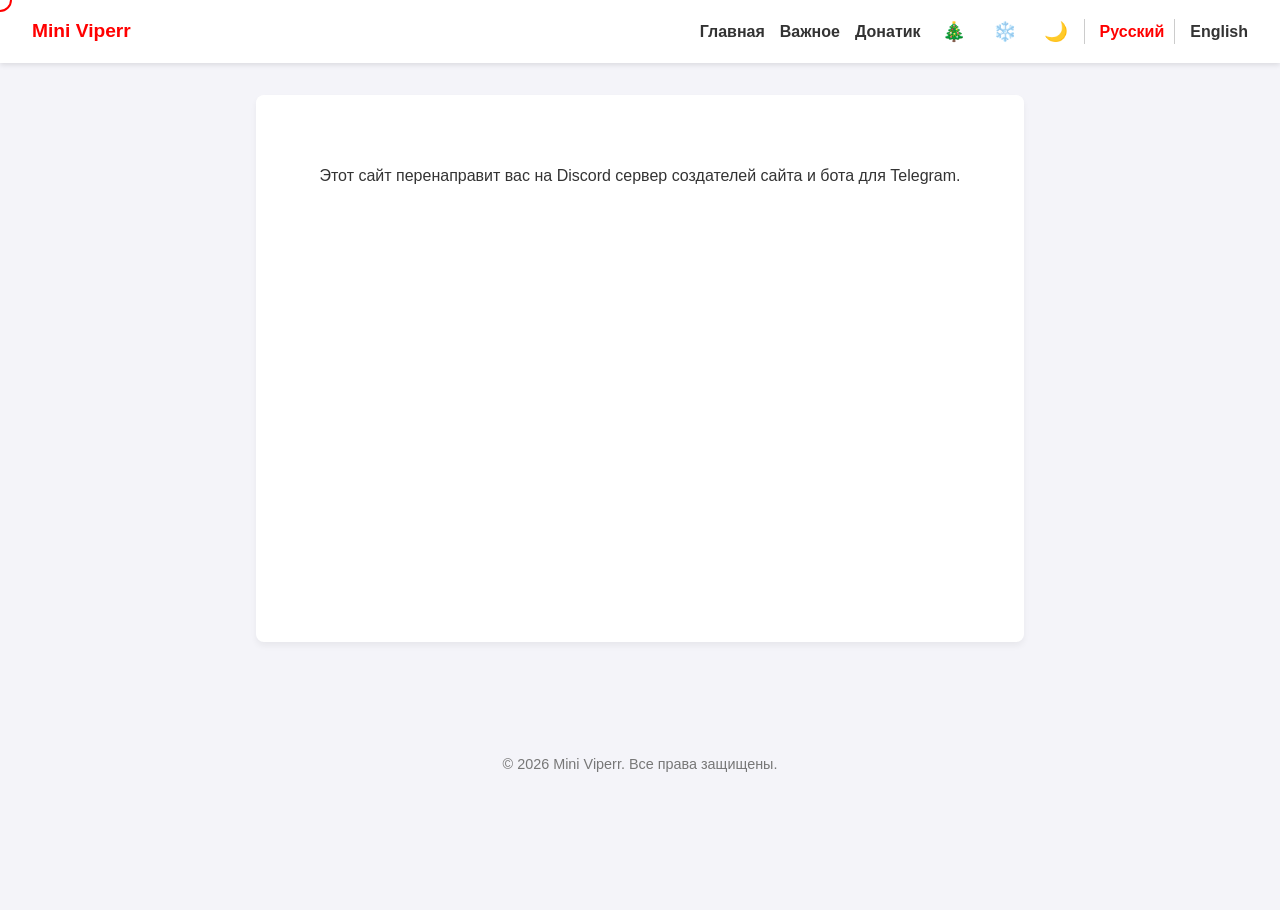
==== index.html @ cedaa539 "НГ ОБНОВА/ NEW AGE" ====
<!DOCTYPE html>
<html lang="ru">
<head>
    <meta charset="UTF-8">
    <meta name="viewport" content="width=device-width, initial-scale=1.0">
    <title>Mini Viperr</title>
    
    <meta name="description" content="Официальный сайт Mini Viperr. Наш Discord сервер, Telegram бот и способы поддержать проект.">
    <meta property="og:title" content="Mini Viperr">
    <meta property="og:description" content="Присоединяйтесь к нашему Discord и используйте нашего Telegram бота!">
    <meta property="og:image" content="images/3.png">
    <meta property="og:type" content="website">

    <link rel="icon" href="images/images12333.jpg" type="image/jpeg">
    <link rel="stylesheet" href="style.css">
</head>
<body>

    <canvas id="particles-bg"></canvas>
    <div class="custom-cursor"></div>

    <div id="garland" style="display: none;">
        <div class="light red"></div>
        <div class="light blue"></div>
        <div class="light green"></div>
        <div class="light yellow"></div>
        <div class="light red"></div>
        <div class="light blue"></div>
        <div class="light green"></div>
        <div class="light yellow"></div>
        <div class="light red"></div>
        <div class="light blue"></div>
        <div class="light green"></div>
        <div class="light yellow"></div>
    </div>

    <header>
        <div class="logo">Mini Viperr</div>
        <nav>
            <a href="#" onclick="showPage('home'); return false;" id="nav-home">Главная</a>
            <a href="#" onclick="showPage('important'); return false;" id="nav-important">Важное</a>
            <a href="#" onclick="showPage('donate'); return false;" id="nav-donate">Донатик</a>
            
            <button id="newyear-toggle" title="Новогодний режим" style="background: none; border: none; font-size: 1.2rem; cursor: pointer; margin-left: 15px; transition: transform 0.3s;">🎄</button>
            <button id="particle-toggle" title="Сменить эффект фона" style="background: none; border: none; font-size: 1.2rem; cursor: pointer; margin-left: 15px; transition: transform 0.3s;">❄️</button>
            <button id="theme-toggle" title="Сменить тему">🌙</button>

            <a href="#" onclick="setLang('ru'); return false;" id="lang-ru" class="lang-btn active-lang">Русский</a>
            <a href="#" onclick="setLang('en'); return false;" id="lang-en" class="lang-btn">English</a>
        </nav>
    </header>

    <main>
        <div id="page-home" class="page-section">
            <section class="hero">
                <h1 id="t-home-title" class="typewriter"></h1>
                <p id="t-home-desc">Этот сайт перенаправит вас на Discord сервер создателей сайта и бота для Telegram.</p>
                
                <div class="image-gallery reveal">
                    <img src="images/3.png" alt="Фото 1" class="site-image">
                    <img src="images/image2.png" alt="Фото 2" class="site-image">
                    <img src="images/image.png" alt="Фото 3" class="site-image">
                </div>

                <div class="bot-stats reveal">
                    <div class="stat-card">
                        <h2 id="t-stat-servers">1</h2>
                        <p id="t-stat-servers-desc">Сервер</p>
                    </div>
                    <div class="stat-card">
                        <h2 id="t-stat-users">3</h2>
                        <p id="t-stat-users-desc">Пользователя</p>
                    </div>
                    <div class="stat-card">
                        <h2 id="t-stat-uptime">99.9%</h2>
                        <p id="t-stat-uptime-desc">Аптайм</p>
                    </div>
                </div>
            </section>
        </div>

        <div id="page-important" class="page-section" style="display: none;">
            <section class="hero">
                <h1 id="t-important-title">Важные ссылки</h1>
                <p id="t-important-desc">Здесь вы можете найти наши основные проекты.</p>
            </section>

            <section class="projects">
                <div class="card reveal">
                    <h3>Discord</h3>
                    <p id="t-discord-desc">По ссылке ниже вы сможете перейти на Discord сервер создателей.</p>
                    <a id="link-discord" href="#" target="_blank" class="btn-link btn-discord">
                        <svg width="20" height="20" viewBox="0 0 24 24" fill="currentColor" style="vertical-align: text-bottom; margin-right: 8px;"><path d="M20.317 4.3698a19.7913 19.7913 0 00-4.8851-1.5152.0741.0741 0 00-.0785.0371c-.211.3753-.4447.8648-.6083 1.2495-1.8447-.2762-3.68-.2762-5.4868 0-.1636-.3933-.4058-.8742-.6177-1.2495a.077.077 0 00-.0785-.037 19.7363 19.7363 0 00-4.8852 1.515.0699.0699 0 00-.0321.0277C.5334 9.0458-.319 13.5799.0992 18.0578a.0824.0824 0 00.0312.0561c2.0528 1.5076 4.0413 2.4228 5.9929 3.0294a.0777.0777 0 00.0842-.0276c.4616-.6304.8731-1.2952 1.226-1.9942a.076.076 0 00-.0416-.1057c-.6528-.2476-1.2743-.5495-1.8722-.8923a.077.077 0 01-.0076-.1277c.1258-.0943.2517-.1923.3718-.2914a.0743.0743 0 01.0776-.0105c3.9278 1.7933 8.18 1.7933 12.0614 0a.0739.0739 0 01.0785.0095c.1202.099.246.1981.3728.2924a.077.077 0 01-.0066.1276 12.2986 12.2986 0 01-1.873.8914.0766.0766 0 00-.0407.1067c.3604.698.7719 1.3628 1.225 1.9932a.076.076 0 00.0842.0286c1.961-.6067 3.9495-1.5219 6.0023-3.0294a.077.077 0 00.0313-.0552c.5004-5.177-.8382-9.6739-3.5485-13.6604a.061.061 0 00-.0312-.0286zM8.02 15.3312c-1.1825 0-2.1569-1.0857-2.1569-2.419 0-1.3332.9555-2.4189 2.157-2.4189 1.2108 0 2.1757 1.0952 2.1568 2.419 0 1.3332-.9555 2.4189-2.1569 2.4189zm7.9748 0c-1.1825 0-2.1569-1.0857-2.1569-2.419 0-1.3332.9554-2.4189 2.1569-2.4189 1.2108 0 2.1757 1.0952 2.1568 2.419 0 1.3332-.946 2.4189-2.1568 2.4189Z"/></svg>
                        <span id="t-btn-discord-text">Перейти в Discord</span>
                    </a>
                </div>
                <div class="card reveal">
                    <h3>Telegram Bot</h3>
                    <p id="t-telegram-desc">По ссылке вы сможете найти нашего бота для Telegram.</p>
                    <a id="link-telegram" href="#" target="_blank" class="btn-link btn-telegram">
                        <svg width="20" height="20" viewBox="0 0 24 24" fill="currentColor" style="vertical-align: text-bottom; margin-right: 8px;"><path d="M11.944 0A12 12 0 0 0 0 12a12 12 0 0 0 12 12 12 12 0 0 0 12-12A12 12 0 0 0 12 0a12 12 0 0 0-.056 0zm4.962 7.224c.1-.002.321.023.465.14a.506.506 0 0 1 .171.325c.016.093.036.306.02.472-.18 1.898-.962 6.502-1.36 8.627-.168.9-.499 1.201-.82 1.23-.696.065-1.225-.46-1.9-.902-1.056-.693-1.653-1.124-2.678-1.8-1.185-.78-.417-1.21.258-1.91.177-.184 3.247-2.977 3.307-3.23.007-.032.014-.15-.056-.212s-.174-.041-.249-.024c-.106.024-1.793 1.14-5.061 3.345-.48.33-.913.49-1.302.48-.428-.008-1.252-.241-1.865-.44-.752-.245-1.349-.374-1.297-.789.027-.216.325-.437.893-.663 3.498-1.524 5.83-2.529 6.998-3.014 3.332-1.386 4.025-1.627 4.476-1.635z"/></svg>
                        <span id="t-btn-telegram-text">Открыть Telegram-бота</span>
                    </a>
                </div>
            </section>
        </div>

        <div id="page-donate" class="page-section" style="display: none;">
            <section class="hero reveal">
                <h1 id="t-donate-title">Поддержать проект</h1>
                <p id="t-donate-desc1">Если вы хотите поддержать нас, то вы можете написать в ТГ личку <a href="https://t.me/miniviperr" target="_blank">@miniviperr</a>. Также вы можете тыкнуть по картинке ниже и поддержать через DonationAlerts.</p>
                <p id="t-donate-desc2">Также вы можете накинуть туда нфтишок, которые мы продадим и обновим хостинги и купим хороший домен.</p>
                
                <br>
                <a id="link-donate" href="#" target="_blank" class="btn-link btn-telegram">
                    <svg width="20" height="20" viewBox="0 0 24 24" fill="currentColor" style="vertical-align: text-bottom; margin-right: 8px;"><path d="M11.944 0A12 12 0 0 0 0 12a12 12 0 0 0 12 12 12 12 0 0 0 12-12A12 12 0 0 0 12 0a12 12 0 0 0-.056 0zm4.962 7.224c.1-.002.321.023.465.14a.506.506 0 0 1 .171.325c.016.093.036.306.02.472-.18 1.898-.962 6.502-1.36 8.627-.168.9-.499 1.201-.82 1.23-.696.065-1.225-.46-1.9-.902-1.056-.693-1.653-1.124-2.678-1.8-1.185-.78-.417-1.21.258-1.91.177-.184 3.247-2.977 3.307-3.23.007-.032.014-.15-.056-.212s-.174-.041-.249-.024c-.106.024-1.793 1.14-5.061 3.345-.48.33-.913.49-1.302.48-.428-.008-1.252-.241-1.865-.44-.752-.245-1.349-.374-1.297-.789.027-.216.325-.437.893-.663 3.498-1.524 5.83-2.529 6.998-3.014 3.332-1.386 4.025-1.627 4.476-1.635z"/></svg>
                    Написать в Telegram
                </a>
                
                <div class="image-container" style="margin-top: 30px;">
                    <a href="https://www.donationalerts.com/r/lemontesteam" target="_blank">
                        <img src="images/images123.jpg" alt="DonationAlerts" class="site-image">
                    </a>
                </div>
            </section>
        </div>
    </main>

    <footer style="position: relative; overflow: hidden; padding-bottom: 120px;">
        <p>&copy; 2026 Mini Viperr. <span id="t-footer">Все права защищены.</span></p>
        
        <div id="winter-footer" style="display: none; position: absolute; bottom: 0; left: 0; width: 100%; height: 100px; pointer-events: none;">
            <div style="position: absolute; bottom: -10px; left: 10%; font-size: 50px;">⛄</div>
            <div style="position: absolute; bottom: -10px; left: 50%; transform: translateX(-50%); font-size: 70px;">🎄</div>
            <div style="position: absolute; bottom: -15px; right: 15%; font-size: 60px;">☃️</div>
            <div style="position: absolute; bottom: 0; left: 0; width: 100%; height: 40px; background: url('data:image/svg+xml;utf8,<svg xmlns="http://www.w3.org/2000/svg" viewBox="0 0 1440 320"><path fill="%23ffffff" fill-opacity="0.8" d="M0,224L48,213.3C96,203,192,181,288,181.3C384,181,480,203,576,224C672,245,768,267,864,250.7C960,235,1056,181,1152,165.3C1248,149,1344,171,1392,181.3L1440,192L1440,320L1392,320C1344,320,1248,320,1152,320C1056,320,960,320,864,320C768,320,672,320,576,320C480,320,384,320,288,320C192,320,96,320,48,320L0,320Z"></path></svg>') repeat-x; background-size: cover;"></div>
        </div>
    </footer>

    <button id="scrollToTop" title="Наверх">↑</button>

    <script src="script.js"></script>
</body>
</html>
---- style.css ----
:root {
    --bg-color: #f4f4f9;
    --text-color: #333;
    --primary-color: #ff0000;
    --card-bg: #ffffff;
    --nav-border: #ccc;
}

body.dark-mode {
    --bg-color: #121212;
    --text-color: #e0e0e0;
    --primary-color: #ff4d4d;
    --card-bg: #1e1e1e;
    --nav-border: #444;
}

body.new-year-mode {
    --bg-color: #e8f0f8; 
    --card-bg: #ffffff;
    --primary-color: #d32f2f; 
}

body.dark-mode.new-year-mode {
    --bg-color: #0f172a; 
    --card-bg: #1e293b;
    --primary-color: #ff5252;
}

body {
    font-family: 'Segoe UI', Tahoma, Geneva, Verdana, sans-serif;
    margin: 0;
    padding: 0;
    background-color: var(--bg-color);
    color: var(--text-color);
    line-height: 1.6;
    display: flex;
    flex-direction: column;
    min-height: 100vh;
    transition: background-color 0.3s, color 0.3s;
    cursor: none;
}

#particles-bg {
    position: fixed;
    top: 0;
    left: 0;
    width: 100%;
    height: 100%;
    z-index: -1;
    pointer-events: none;
}

.custom-cursor {
    width: 20px;
    height: 20px;
    border: 2px solid var(--primary-color);
    border-radius: 50%;
    position: fixed;
    pointer-events: none;
    z-index: 9999;
    transform: translate(-50%, -50%);
    transition: width 0.2s, height 0.2s, background-color 0.2s;
}

.custom-cursor.hover-active {
    width: 40px;
    height: 40px;
    background-color: rgba(255, 0, 0, 0.2);
}

#garland {
    position: fixed;
    top: 60px;
    left: 0;
    width: 100%;
    height: 20px;
    display: flex;
    justify-content: space-around;
    z-index: 99;
    pointer-events: none;
    border-bottom: 2px solid #222;
    padding-bottom: 10px;
}

.light {
    width: 15px;
    height: 25px;
    border-radius: 50% 50% 50% 50% / 60% 60% 40% 40%;
    position: relative;
    top: 10px;
    opacity: 0.3;
    animation: flash 2s infinite alternate;
}

.light::before {
    content: '';
    position: absolute;
    top: -10px;
    left: 50%;
    transform: translateX(-50%);
    width: 4px;
    height: 10px;
    background: #222;
}

.light.red { background-color: #ff3333; box-shadow: 0 0 10px #ff3333; animation-delay: 0s; }
.light.blue { background-color: #3333ff; box-shadow: 0 0 10px #3333ff; animation-delay: 0.5s; }
.light.green { background-color: #33ff33; box-shadow: 0 0 10px #33ff33; animation-delay: 1s; }
.light.yellow { background-color: #ffff33; box-shadow: 0 0 10px #ffff33; animation-delay: 1.5s; }

@keyframes flash {
    0%, 100% { opacity: 0.3; }
    50% { opacity: 1; }
}

header {
    background-color: var(--card-bg);
    box-shadow: 0 2px 5px rgba(0,0,0,0.1);
    padding: 1rem 2rem;
    display: flex;
    justify-content: space-between;
    align-items: center;
    position: sticky;
    top: 0;
    z-index: 100;
    transition: background-color 0.3s;
}

.logo {
    font-weight: bold;
    font-size: 1.2rem;
    color: var(--primary-color);
}

nav {
    display: flex;
    align-items: center;
}

nav a {
    text-decoration: none;
    color: var(--text-color);
    margin-left: 15px;
    font-weight: bold;
    transition: color 0.3s;
}

nav a:hover {
    color: var(--primary-color);
}

#theme-toggle, #newyear-toggle, #particle-toggle {
    background: none;
    border: none;
    font-size: 1.2rem;
    cursor: pointer;
    margin-left: 15px;
    transition: transform 0.3s;
}
#theme-toggle:hover, #newyear-toggle:hover, #particle-toggle:hover { transform: scale(1.2); }

.lang-btn {
    border-left: 1px solid var(--nav-border);
    padding-left: 15px;
    margin-left: 10px;
}
.active-lang {
    color: var(--primary-color) !important;
}

main {
    max-width: 800px;
    margin: 2rem auto;
    padding: 0 1rem;
    flex: 1;
    width: 100%;
    box-sizing: border-box;
}

.hero {
    text-align: center;
    padding: 3rem 1rem;
    background: var(--card-bg);
    border-radius: 8px;
    box-shadow: 0 4px 6px rgba(0,0,0,0.05);
    margin-bottom: 2rem;
    transition: background-color 0.3s;
}

.hero h1 {
    margin-top: 0;
    color: var(--primary-color);
}

.typewriter-cursor {
    display: inline-block;
    width: 3px;
    height: 1em;
    background-color: var(--primary-color);
    animation: blink 0.75s step-end infinite;
    margin-left: 5px;
    vertical-align: bottom;
}

@keyframes blink {
    from, to { opacity: 1; }
    50% { opacity: 0; }
}

.projects {
    display: grid;
    grid-template-columns: repeat(auto-fit, minmax(250px, 1fr));
    gap: 1.5rem;
}

.card {
    background: var(--card-bg);
    padding: 1.5rem;
    border-radius: 8px;
    box-shadow: 0 2px 4px rgba(0,0,0,0.05);
    transition: transform 0.2s, background-color 0.3s;
    display: flex;
    flex-direction: column;
}

.card:hover {
    transform: translateY(-5px);
}

.card h3 {
    margin-top: 0;
    color: var(--primary-color);
}

footer {
    text-align: center;
    padding: 2rem;
    color: #777;
    font-size: 0.9rem;
}

.btn-link {
    display: inline-flex;
    align-items: center;
    justify-content: center;
    padding: 10px 20px;
    border-radius: 6px;
    text-decoration: none;
    font-weight: bold;
    color: white;
    transition: transform 0.2s, opacity 0.2s;
    margin-top: auto; 
    align-self: flex-start;
    cursor: none;
}

.btn-link:hover {
    transform: translateY(-2px);
    opacity: 0.9;
}

.btn-discord, .btn-telegram {
    background-color: #cc0000;
}
body.new-year-mode .btn-discord, body.new-year-mode .btn-telegram {
    background-color: #2e7d32; 
}

.image-gallery {
    display: grid;
    grid-template-columns: repeat(3, 1fr); 
    gap: 15px; 
    margin: 20px 0;
}

.site-image {
    width: 100%; 
    height: 250px; 
    object-fit: cover; 
    border-radius: 8px;
    box-shadow: 0 4px 6px rgba(0,0,0,0.1);
    transition: transform 0.3s ease;
}

.site-image:hover {
    transform: scale(1.05);
}

.bot-stats {
    display: grid;
    grid-template-columns: repeat(3, 1fr);
    gap: 15px;
    margin-top: 30px;
}

.stat-card {
    background: var(--bg-color);
    padding: 15px;
    border-radius: 8px;
    text-align: center;
    border: 1px solid var(--nav-border);
    transition: transform 0.3s;
}

.stat-card:hover {
    transform: translateY(-3px);
}

.stat-card h2 {
    margin: 0;
    color: var(--primary-color);
    font-size: 1.8rem;
}

.stat-card p {
    margin: 5px 0 0 0;
    font-size: 0.9rem;
    color: var(--text-color);
    opacity: 0.8;
}

.reveal {
    opacity: 0;
    transform: translateY(40px);
    transition: all 0.8s ease-out;
}

.reveal.active {
    opacity: 1;
    transform: translateY(0);
}

#scrollToTop {
    display: none;
    position: fixed;
    bottom: 30px;
    right: 30px;
    z-index: 99;
    border: none;
    outline: none;
    background-color: var(--primary-color);
    color: white;
    cursor: pointer;
    padding: 12px 18px;
    border-radius: 50%;
    font-size: 20px;
    box-shadow: 0 4px 10px rgba(0,0,0,0.2);
    transition: opacity 0.3s, transform 0.3s;
}
#scrollToTop:hover {
    transform: scale(1.1);
}

@media (max-width: 600px) {
    header { flex-direction: column; gap: 10px; }
    nav { flex-wrap: wrap; justify-content: center; }
    .btn-link { display: flex; text-align: center; align-self: stretch; justify-content: center; }
    .image-gallery { grid-template-columns: 1fr; }
    .site-image { height: auto; }
    .bot-stats { grid-template-columns: 1fr; }
    
    body, .btn-link { cursor: auto; }
    .custom-cursor { display: none; }
}
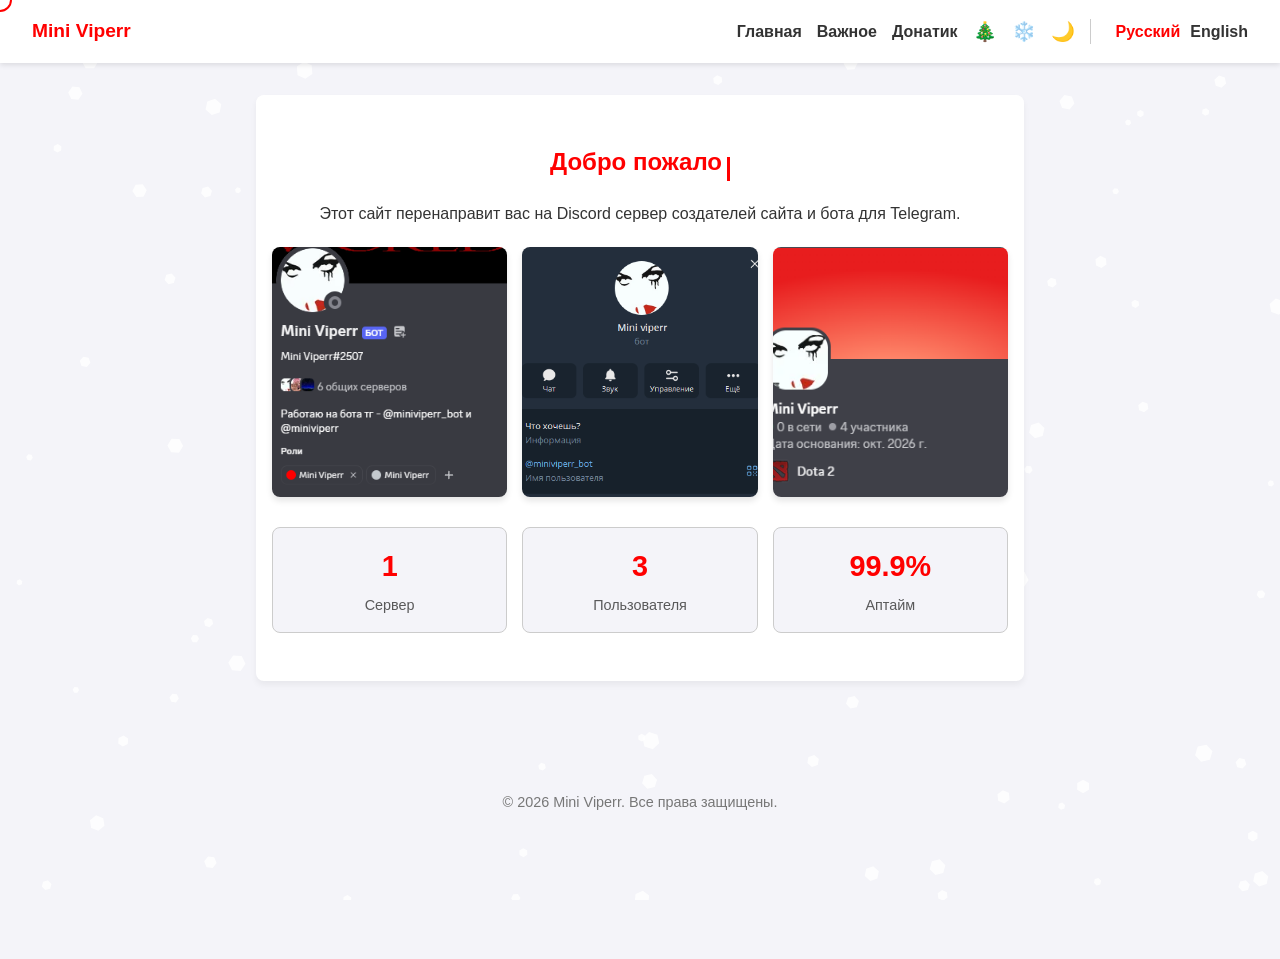
==== commit f7258bcb: "NEW YEAR" ====
--- a/index.html
+++ b/index.html
@@ -19,21 +19,6 @@
     <canvas id="particles-bg"></canvas>
     <div class="custom-cursor"></div>
 
-    <div id="garland" style="display: none;">
-        <div class="light red"></div>
-        <div class="light blue"></div>
-        <div class="light green"></div>
-        <div class="light yellow"></div>
-        <div class="light red"></div>
-        <div class="light blue"></div>
-        <div class="light green"></div>
-        <div class="light yellow"></div>
-        <div class="light red"></div>
-        <div class="light blue"></div>
-        <div class="light green"></div>
-        <div class="light yellow"></div>
-    </div>
-
     <header>
         <div class="logo">Mini Viperr</div>
         <nav>
@@ -41,14 +26,40 @@
             <a href="#" onclick="showPage('important'); return false;" id="nav-important">Важное</a>
             <a href="#" onclick="showPage('donate'); return false;" id="nav-donate">Донатик</a>
             
-            <button id="newyear-toggle" title="Новогодний режим" style="background: none; border: none; font-size: 1.2rem; cursor: pointer; margin-left: 15px; transition: transform 0.3s;">🎄</button>
-            <button id="particle-toggle" title="Сменить эффект фона" style="background: none; border: none; font-size: 1.2rem; cursor: pointer; margin-left: 15px; transition: transform 0.3s;">❄️</button>
-            <button id="theme-toggle" title="Сменить тему">🌙</button>
-
-            <a href="#" onclick="setLang('ru'); return false;" id="lang-ru" class="lang-btn active-lang">Русский</a>
-            <a href="#" onclick="setLang('en'); return false;" id="lang-en" class="lang-btn">English</a>
+            <div class="nav-controls">
+                <button id="newyear-toggle" title="Новогодний режим">🎄</button>
+                <button id="particle-toggle" title="Сменить эффект фона">❄️</button>
+                <button id="theme-toggle" title="Сменить тему">🌙</button>
+                
+                <div class="lang-switch">
+                    <a href="#" onclick="setLang('ru'); return false;" id="lang-ru" class="lang-btn active-lang">Русский</a>
+                    <a href="#" onclick="setLang('en'); return false;" id="lang-en" class="lang-btn">English</a>
+                </div>
+            </div>
         </nav>
     </header>
+
+    <div id="garland" style="display: none;">
+        <div class="wire"></div>
+        <div class="lights">
+            <div class="light red"></div>
+            <div class="light blue"></div>
+            <div class="light green"></div>
+            <div class="light yellow"></div>
+            <div class="light red"></div>
+            <div class="light blue"></div>
+            <div class="light green"></div>
+            <div class="light yellow"></div>
+            <div class="light red"></div>
+            <div class="light blue"></div>
+            <div class="light green"></div>
+            <div class="light yellow"></div>
+            <div class="light red"></div>
+            <div class="light blue"></div>
+            <div class="light green"></div>
+            <div class="light yellow"></div>
+        </div>
+    </div>
 
     <main>
         <div id="page-home" class="page-section">
@@ -126,14 +137,52 @@
         </div>
     </main>
 
-    <footer style="position: relative; overflow: hidden; padding-bottom: 120px;">
+    <footer>
         <p>&copy; 2026 Mini Viperr. <span id="t-footer">Все права защищены.</span></p>
         
-        <div id="winter-footer" style="display: none; position: absolute; bottom: 0; left: 0; width: 100%; height: 100px; pointer-events: none;">
-            <div style="position: absolute; bottom: -10px; left: 10%; font-size: 50px;">⛄</div>
-            <div style="position: absolute; bottom: -10px; left: 50%; transform: translateX(-50%); font-size: 70px;">🎄</div>
-            <div style="position: absolute; bottom: -15px; right: 15%; font-size: 60px;">☃️</div>
-            <div style="position: absolute; bottom: 0; left: 0; width: 100%; height: 40px; background: url('data:image/svg+xml;utf8,<svg xmlns="http://www.w3.org/2000/svg" viewBox="0 0 1440 320"><path fill="%23ffffff" fill-opacity="0.8" d="M0,224L48,213.3C96,203,192,181,288,181.3C384,181,480,203,576,224C672,245,768,267,864,250.7C960,235,1056,181,1152,165.3C1248,149,1344,171,1392,181.3L1440,192L1440,320L1392,320C1344,320,1248,320,1152,320C1056,320,960,320,864,320C768,320,672,320,576,320C480,320,384,320,288,320C192,320,96,320,48,320L0,320Z"></path></svg>') repeat-x; background-size: cover;"></div>
+        <div id="winter-footer" style="display: none;">
+            <div class="snowdrift"></div>
+            
+            <div class="svg-decor snowman left">
+                <svg viewBox="0 0 100 120" width="100%" height="100%">
+                    <circle cx="50" cy="95" r="25" fill="#fff" stroke="#333" stroke-width="2"/>
+                    <circle cx="50" cy="60" r="18" fill="#fff" stroke="#333" stroke-width="2"/>
+                    <circle cx="50" cy="35" r="12" fill="#fff" stroke="#333" stroke-width="2"/>
+                    <path d="M40 30 L30 25 L40 35" fill="#fff" stroke="#333" stroke-width="2"/>
+                    <circle cx="45" cy="33" r="1.5" fill="#000"/>
+                    <circle cx="55" cy="33" r="1.5" fill="#000"/>
+                    <path d="M50 38 L60 38 L50 42 Z" fill="#f39c12"/>
+                    <path d="M35 48 L15 35" stroke="#333" stroke-width="2"/>
+                    <path d="M65 48 L85 35" stroke="#333" stroke-width="2"/>
+                </svg>
+            </div>
+            
+            <div class="svg-decor tree">
+                <svg viewBox="0 0 100 120" width="100%" height="100%">
+                    <rect x="45" y="90" width="10" height="20" fill="#5c4033"/>
+                    <polygon points="50,10 20,50 35,50 10,85 90,85 65,50 80,50" fill="#2e7d32" stroke="#1b5e20" stroke-width="2"/>
+                    <circle cx="50" cy="15" r="3" fill="#f1c40f"/>
+                    <circle cx="30" cy="60" r="2.5" fill="#f1c40f"/>
+                    <circle cx="70" cy="60" r="2.5" fill="#f1c40f"/>
+                    <circle cx="50" cy="80" r="2.5" fill="#f1c40f"/>
+                    <circle cx="40" cy="40" r="2.5" fill="#f1c40f"/>
+                    <circle cx="60" cy="40" r="2.5" fill="#f1c40f"/>
+                </svg>
+            </div>
+
+            <div class="svg-decor snowman right">
+                <svg viewBox="0 0 100 120" width="100%" height="100%">
+                    <circle cx="50" cy="95" r="25" fill="#fff" stroke="#333" stroke-width="2"/>
+                    <circle cx="50" cy="60" r="18" fill="#fff" stroke="#333" stroke-width="2"/>
+                    <circle cx="50" cy="35" r="12" fill="#fff" stroke="#333" stroke-width="2"/>
+                    <path d="M40 30 L30 25 L40 35" fill="#fff" stroke="#333" stroke-width="2"/>
+                    <circle cx="45" cy="33" r="1.5" fill="#000"/>
+                    <circle cx="55" cy="33" r="1.5" fill="#000"/>
+                    <path d="M50 38 L60 38 L50 42 Z" fill="#f39c12"/>
+                    <path d="M35 48 L15 35" stroke="#333" stroke-width="2"/>
+                    <path d="M65 48 L85 35" stroke="#333" stroke-width="2"/>
+                </svg>
+            </div>
         </div>
     </footer>
 
--- a/style.css
+++ b/style.css
@@ -70,24 +70,40 @@
 
 #garland {
     position: fixed;
-    top: 60px;
-    left: 0;
-    width: 100%;
-    height: 20px;
-    display: flex;
-    justify-content: space-around;
+    top: 60px; 
+    left: 0;
+    width: 100%;
+    height: 30px;
     z-index: 99;
     pointer-events: none;
-    border-bottom: 2px solid #222;
-    padding-bottom: 10px;
+    overflow: hidden;
+}
+
+.wire {
+    position: absolute;
+    top: 0;
+    left: 0;
+    width: 100%;
+    height: 20px;
+    border-bottom: 2px solid #333;
+    border-radius: 0 0 50% 50% / 0 0 20px 20px;
+}
+
+.lights {
+    display: flex;
+    justify-content: space-around;
+    position: absolute;
+    top: 0;
+    left: 0;
+    width: 100%;
 }
 
 .light {
-    width: 15px;
-    height: 25px;
+    width: 12px;
+    height: 20px;
     border-radius: 50% 50% 50% 50% / 60% 60% 40% 40%;
     position: relative;
-    top: 10px;
+    top: 15px;
     opacity: 0.3;
     animation: flash 2s infinite alternate;
 }
@@ -95,12 +111,12 @@
 .light::before {
     content: '';
     position: absolute;
-    top: -10px;
+    top: -5px;
     left: 50%;
     transform: translateX(-50%);
     width: 4px;
-    height: 10px;
-    background: #222;
+    height: 8px;
+    background: #333;
 }
 
 .light.red { background-color: #ff3333; box-shadow: 0 0 10px #ff3333; animation-delay: 0s; }
@@ -135,18 +151,25 @@
 nav {
     display: flex;
     align-items: center;
+    flex-wrap: wrap;
+    gap: 15px;
 }
 
 nav a {
     text-decoration: none;
     color: var(--text-color);
-    margin-left: 15px;
     font-weight: bold;
     transition: color 0.3s;
 }
 
 nav a:hover {
     color: var(--primary-color);
+}
+
+.nav-controls {
+    display: flex;
+    align-items: center;
+    gap: 15px;
 }
 
 #theme-toggle, #newyear-toggle, #particle-toggle {
@@ -154,14 +177,26 @@
     border: none;
     font-size: 1.2rem;
     cursor: pointer;
-    margin-left: 15px;
+    padding: 0;
     transition: transform 0.3s;
-}
-#theme-toggle:hover, #newyear-toggle:hover, #particle-toggle:hover { transform: scale(1.2); }
-
-.lang-btn {
+    display: flex;
+    align-items: center;
+}
+#theme-toggle:hover, #newyear-toggle:hover, #particle-toggle:hover { 
+    transform: scale(1.2); 
+}
+
+.lang-switch {
+    display: flex;
+    align-items: center;
     border-left: 1px solid var(--nav-border);
     padding-left: 15px;
+}
+
+.lang-btn {
+    text-decoration: none;
+    color: var(--text-color);
+    font-weight: bold;
     margin-left: 10px;
 }
 .active-lang {
@@ -237,6 +272,59 @@
     padding: 2rem;
     color: #777;
     font-size: 0.9rem;
+    position: relative;
+    overflow: hidden;
+    padding-bottom: 130px; 
+}
+
+#winter-footer {
+    position: absolute;
+    bottom: 0;
+    left: 0;
+    width: 100%;
+    height: 120px;
+    pointer-events: none;
+}
+
+.snowdrift {
+    position: absolute;
+    bottom: 0;
+    left: 0;
+    width: 100%;
+    height: 60px;
+    background: url('data:image/svg+xml;utf8,<svg xmlns="http://www.w3.org/2000/svg" viewBox="0 0 1440 320"><path fill="%23ffffff" fill-opacity="1" d="M0,224L48,213.3C96,203,192,181,288,181.3C384,181,480,203,576,224C672,245,768,267,864,250.7C960,235,1056,181,1152,165.3C1248,149,1344,171,1392,181.3L1440,192L1440,320L1392,320C1344,320,1248,320,1152,320C1056,320,960,320,864,320C768,320,672,320,576,320C480,320,384,320,288,320C192,320,96,320,48,320L0,320Z"></path></svg>') repeat-x;
+    background-size: cover;
+}
+
+.svg-decor {
+    position: absolute;
+    bottom: 25px; 
+}
+
+.snowman {
+    width: 80px;
+    height: 100px;
+    animation: bounce 4s infinite alternate ease-in-out;
+}
+.snowman.left { left: 15%; }
+.snowman.right { right: 15%; animation-delay: 1s; }
+
+.tree {
+    width: 90px;
+    height: 110px;
+    left: 50%;
+    transform: translateX(-50%);
+    animation: sway 5s infinite ease-in-out;
+}
+
+@keyframes bounce {
+    0% { transform: translateY(0); }
+    100% { transform: translateY(-8px); }
+}
+
+@keyframes sway {
+    0%, 100% { transform: translateX(-50%) rotate(-2deg); }
+    50% { transform: translateX(-50%) rotate(2deg); }
 }
 
 .btn-link {
@@ -352,8 +440,11 @@
 }
 
 @media (max-width: 600px) {
-    header { flex-direction: column; gap: 10px; }
-    nav { flex-wrap: wrap; justify-content: center; }
+    header { flex-direction: column; gap: 10px; padding: 10px; }
+    nav { flex-direction: column; gap: 10px; }
+    .nav-controls { flex-wrap: wrap; justify-content: center; gap: 10px; }
+    .lang-switch { border-left: none; padding-left: 0; }
+    
     .btn-link { display: flex; text-align: center; align-self: stretch; justify-content: center; }
     .image-gallery { grid-template-columns: 1fr; }
     .site-image { height: auto; }
@@ -361,4 +452,8 @@
     
     body, .btn-link { cursor: auto; }
     .custom-cursor { display: none; }
-}
+    #garland { top: 140px; }
+    
+    .snowman.left { left: 5%; }
+    .snowman.right { right: 5%; }
+}
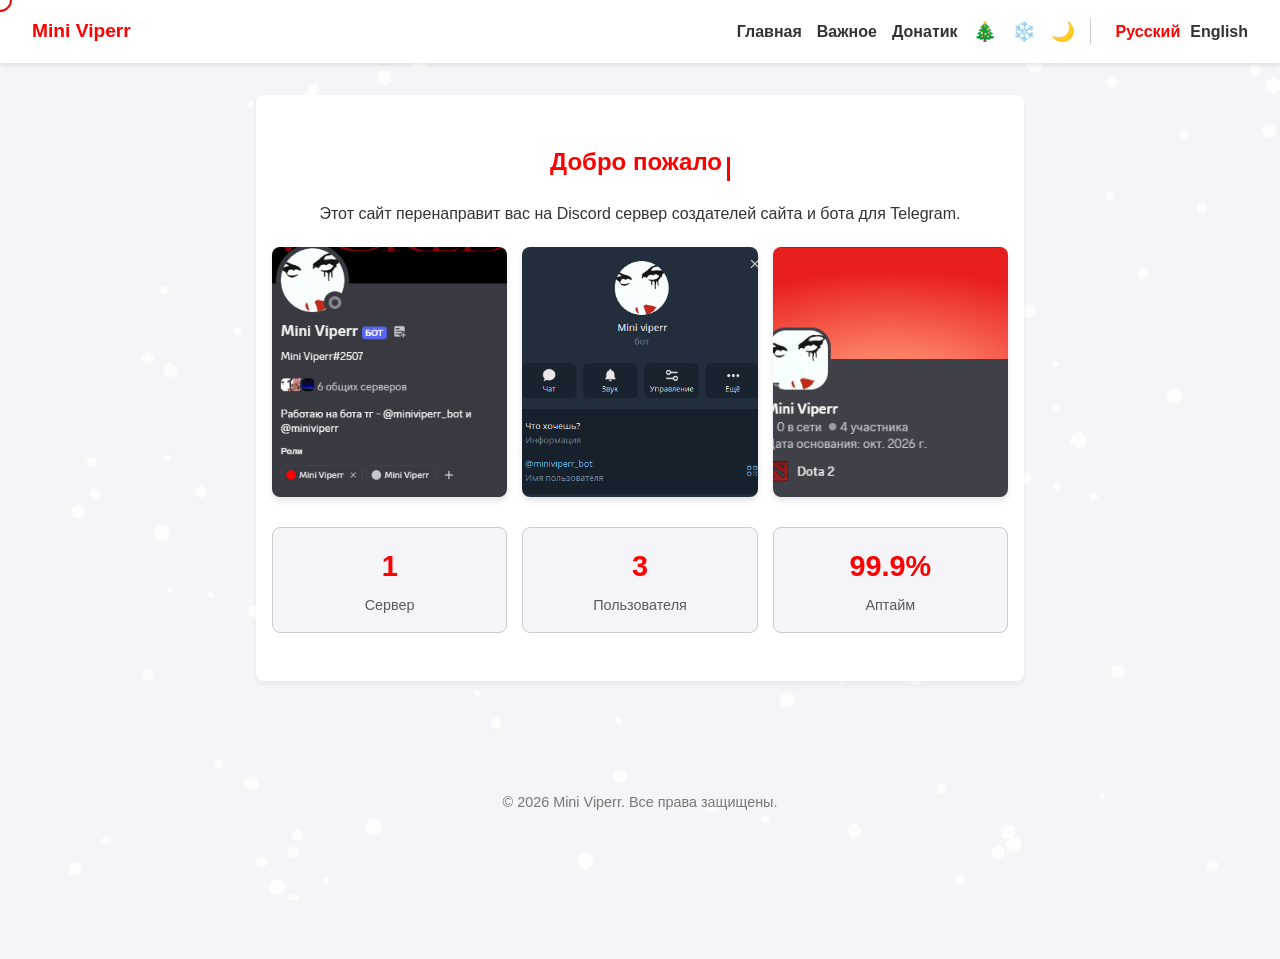
==== commit f04ade82: "NEW YEAR html" ====
--- a/index.html
+++ b/index.html
@@ -145,42 +145,52 @@
             
             <div class="svg-decor snowman left">
                 <svg viewBox="0 0 100 120" width="100%" height="100%">
-                    <circle cx="50" cy="95" r="25" fill="#fff" stroke="#333" stroke-width="2"/>
-                    <circle cx="50" cy="60" r="18" fill="#fff" stroke="#333" stroke-width="2"/>
-                    <circle cx="50" cy="35" r="12" fill="#fff" stroke="#333" stroke-width="2"/>
-                    <path d="M40 30 L30 25 L40 35" fill="#fff" stroke="#333" stroke-width="2"/>
-                    <circle cx="45" cy="33" r="1.5" fill="#000"/>
-                    <circle cx="55" cy="33" r="1.5" fill="#000"/>
-                    <path d="M50 38 L60 38 L50 42 Z" fill="#f39c12"/>
-                    <path d="M35 48 L15 35" stroke="#333" stroke-width="2"/>
-                    <path d="M65 48 L85 35" stroke="#333" stroke-width="2"/>
+                    <defs>
+                        <radialGradient id="snowGradient" cx="30%" cy="30%" r="70%">
+                            <stop offset="0%" stop-color="#ffffff"/>
+                            <stop offset="100%" stop-color="#d0d8e8"/>
+                        </radialGradient>
+                    </defs>
+                    <ellipse cx="50" cy="105" rx="30" ry="10" fill="rgba(0,0,0,0.2)"/>
+                    <circle cx="50" cy="85" r="25" fill="url(#snowGradient)"/>
+                    <circle cx="50" cy="55" r="18" fill="url(#snowGradient)"/>
+                    <circle cx="50" cy="32" r="13" fill="url(#snowGradient)"/>
+                    <circle cx="45" cy="30" r="2" fill="#1a1a1a"/>
+                    <circle cx="55" cy="30" r="2" fill="#1a1a1a"/>
+                    <path d="M50 35 L62 37 L50 40 Z" fill="#e67e22"/>
+                    <circle cx="50" cy="85" r="2" fill="#333"/>
+                    <circle cx="50" cy="75" r="2" fill="#333"/>
+                    <path d="M35 50 Q50 60 65 50" stroke="#2980b9" stroke-width="4" fill="none"/>
                 </svg>
             </div>
             
             <div class="svg-decor tree">
                 <svg viewBox="0 0 100 120" width="100%" height="100%">
-                    <rect x="45" y="90" width="10" height="20" fill="#5c4033"/>
-                    <polygon points="50,10 20,50 35,50 10,85 90,85 65,50 80,50" fill="#2e7d32" stroke="#1b5e20" stroke-width="2"/>
-                    <circle cx="50" cy="15" r="3" fill="#f1c40f"/>
-                    <circle cx="30" cy="60" r="2.5" fill="#f1c40f"/>
-                    <circle cx="70" cy="60" r="2.5" fill="#f1c40f"/>
-                    <circle cx="50" cy="80" r="2.5" fill="#f1c40f"/>
-                    <circle cx="40" cy="40" r="2.5" fill="#f1c40f"/>
-                    <circle cx="60" cy="40" r="2.5" fill="#f1c40f"/>
+                    <ellipse cx="50" cy="110" rx="35" ry="10" fill="rgba(0,0,0,0.2)"/>
+                    <rect x="45" y="90" width="10" height="20" fill="#4e342e"/>
+                    <polygon points="50,15 25,55 35,55 15,85 85,85 65,55 75,55" fill="#1b5e20"/>
+                    <polygon points="50,25 30,55 38,55 22,80 78,80 62,55 70,55" fill="#2e7d32"/>
+                    <circle cx="50" cy="20" r="3" fill="#f1c40f"/>
+                    <circle cx="35" cy="65" r="2" fill="#f1c40f"/>
+                    <circle cx="65" cy="65" r="2" fill="#f1c40f"/>
+                    <circle cx="50" cy="75" r="2" fill="#f1c40f"/>
+                    <circle cx="42" cy="45" r="2" fill="#f1c40f"/>
+                    <circle cx="58" cy="45" r="2" fill="#f1c40f"/>
                 </svg>
             </div>
 
             <div class="svg-decor snowman right">
                 <svg viewBox="0 0 100 120" width="100%" height="100%">
-                    <circle cx="50" cy="95" r="25" fill="#fff" stroke="#333" stroke-width="2"/>
-                    <circle cx="50" cy="60" r="18" fill="#fff" stroke="#333" stroke-width="2"/>
-                    <circle cx="50" cy="35" r="12" fill="#fff" stroke="#333" stroke-width="2"/>
-                    <path d="M40 30 L30 25 L40 35" fill="#fff" stroke="#333" stroke-width="2"/>
-                    <circle cx="45" cy="33" r="1.5" fill="#000"/>
-                    <circle cx="55" cy="33" r="1.5" fill="#000"/>
-                    <path d="M50 38 L60 38 L50 42 Z" fill="#f39c12"/>
-                    <path d="M35 48 L15 35" stroke="#333" stroke-width="2"/>
-                    <path d="M65 48 L85 35" stroke="#333" stroke-width="2"/>
+                    <ellipse cx="50" cy="105" rx="30" ry="10" fill="rgba(0,0,0,0.2)"/>
+                    <circle cx="50" cy="85" r="25" fill="url(#snowGradient)"/>
+                    <circle cx="50" cy="55" r="18" fill="url(#snowGradient)"/>
+                    <circle cx="50" cy="32" r="13" fill="url(#snowGradient)"/>
+                    <circle cx="45" cy="30" r="2" fill="#1a1a1a"/>
+                    <circle cx="55" cy="30" r="2" fill="#1a1a1a"/>
+                    <path d="M50 35 L62 37 L50 40 Z" fill="#e67e22"/>
+                    <circle cx="50" cy="85" r="2" fill="#333"/>
+                    <circle cx="50" cy="75" r="2" fill="#333"/>
+                    <path d="M35 50 Q50 60 65 50" stroke="#c0392b" stroke-width="4" fill="none"/>
                 </svg>
             </div>
         </div>
--- a/style.css
+++ b/style.css
@@ -291,27 +291,28 @@
     bottom: 0;
     left: 0;
     width: 100%;
-    height: 60px;
-    background: url('data:image/svg+xml;utf8,<svg xmlns="http://www.w3.org/2000/svg" viewBox="0 0 1440 320"><path fill="%23ffffff" fill-opacity="1" d="M0,224L48,213.3C96,203,192,181,288,181.3C384,181,480,203,576,224C672,245,768,267,864,250.7C960,235,1056,181,1152,165.3C1248,149,1344,171,1392,181.3L1440,192L1440,320L1392,320C1344,320,1248,320,1152,320C1056,320,960,320,864,320C768,320,672,320,576,320C480,320,384,320,288,320C192,320,96,320,48,320L0,320Z"></path></svg>') repeat-x;
-    background-size: cover;
+    height: 50px;
+    background: linear-gradient(to bottom, rgba(255,255,255,0) 0%, rgba(255,255,255,0.1) 100%);
+    border-radius: 50% 50% 0 0 / 20px 20px 0 0;
+    box-shadow: 0 -5px 15px rgba(255,255,255,0.05);
 }
 
 .svg-decor {
     position: absolute;
-    bottom: 25px; 
+    bottom: 10px; 
 }
 
 .snowman {
+    width: 70px;
+    height: 90px;
+    animation: bounce 4s infinite alternate ease-in-out;
+}
+.snowman.left { left: 15%; }
+.snowman.right { right: 15%; animation-delay: 1s; }
+
+.tree {
     width: 80px;
     height: 100px;
-    animation: bounce 4s infinite alternate ease-in-out;
-}
-.snowman.left { left: 15%; }
-.snowman.right { right: 15%; animation-delay: 1s; }
-
-.tree {
-    width: 90px;
-    height: 110px;
     left: 50%;
     transform: translateX(-50%);
     animation: sway 5s infinite ease-in-out;
@@ -319,12 +320,12 @@
 
 @keyframes bounce {
     0% { transform: translateY(0); }
-    100% { transform: translateY(-8px); }
+    100% { transform: translateY(-6px); }
 }
 
 @keyframes sway {
-    0%, 100% { transform: translateX(-50%) rotate(-2deg); }
-    50% { transform: translateX(-50%) rotate(2deg); }
+    0%, 100% { transform: translateX(-50%) rotate(-1deg); }
+    50% { transform: translateX(-50%) rotate(1deg); }
 }
 
 .btn-link {
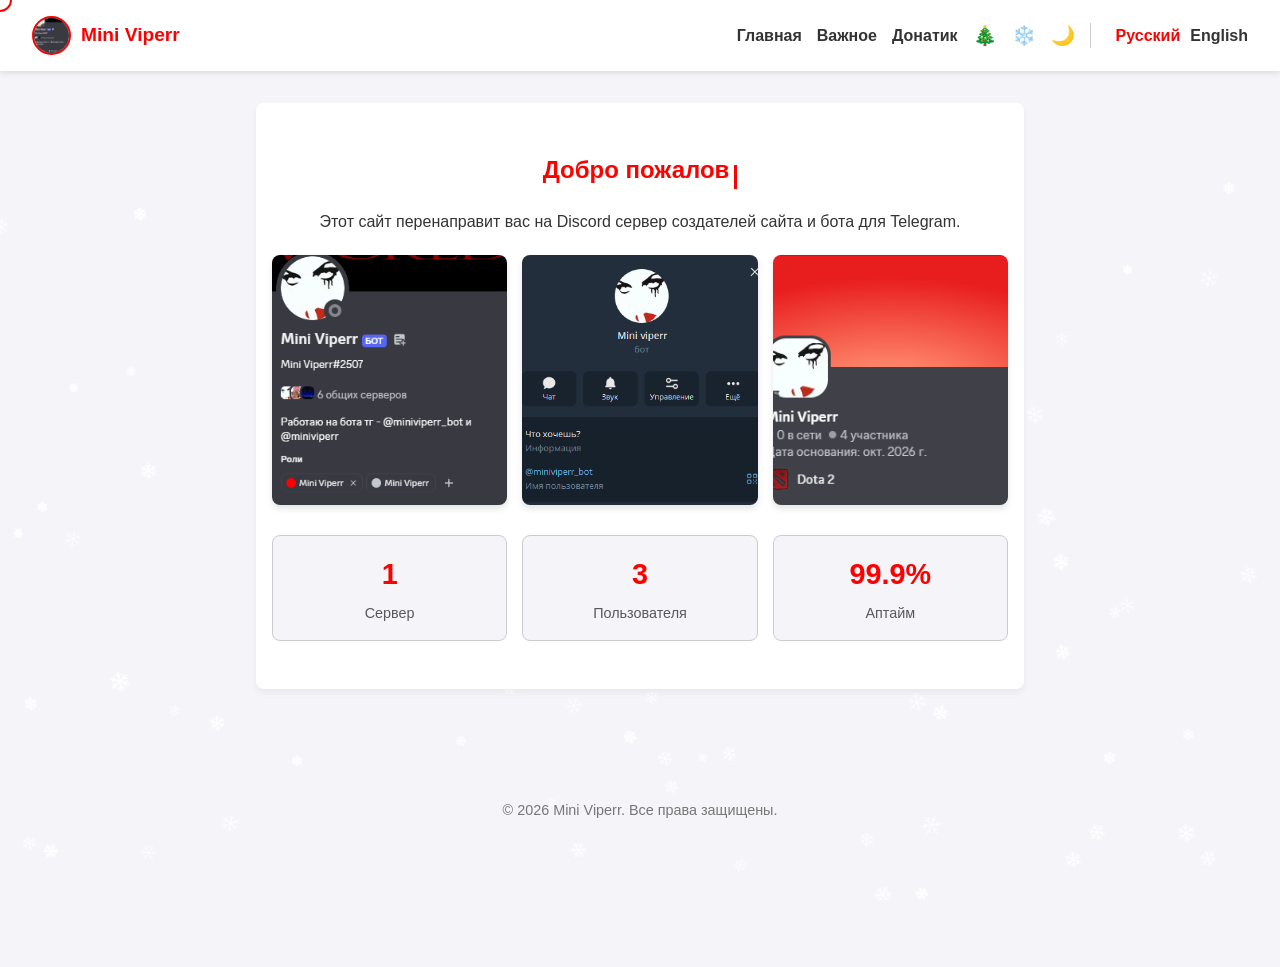
==== commit f611ff2c: "NEW YEAR html" ====
--- a/index.html
+++ b/index.html
@@ -20,7 +20,11 @@
     <div class="custom-cursor"></div>
 
     <header>
-        <div class="logo">Mini Viperr</div>
+        <div class="logo-container">
+            <!-- Сюда можешь вставить свою аватарку из ДС -->
+            <img src="images/3.png" alt="Logo" class="logo-img">
+            <div class="logo-text">Mini Viperr</div>
+        </div>
         <nav>
             <a href="#" onclick="showPage('home'); return false;" id="nav-home">Главная</a>
             <a href="#" onclick="showPage('important'); return false;" id="nav-important">Важное</a>
--- a/style.css
+++ b/style.css
@@ -142,7 +142,21 @@
     transition: background-color 0.3s;
 }
 
-.logo {
+.logo-container {
+    display: flex;
+    align-items: center;
+    gap: 10px;
+}
+
+.logo-img {
+    width: 35px;
+    height: 35px;
+    border-radius: 50%;
+    object-fit: cover;
+    border: 2px solid var(--primary-color);
+}
+
+.logo-text {
     font-weight: bold;
     font-size: 1.2rem;
     color: var(--primary-color);
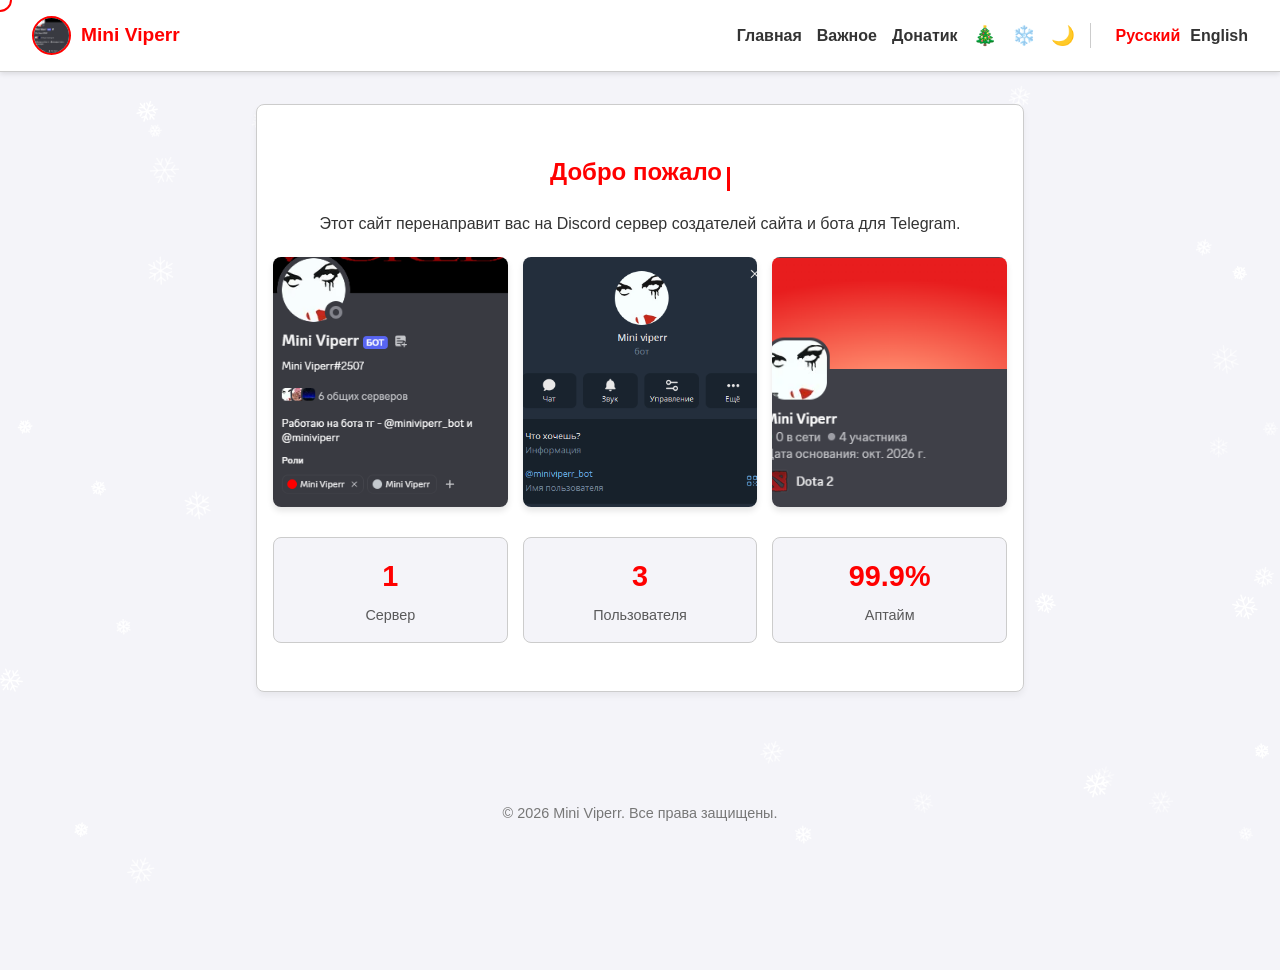
==== commit beddcbef: "NEW YEAR html 1.1" ====
--- a/index.html
+++ b/index.html
@@ -21,7 +21,6 @@
 
     <header>
         <div class="logo-container">
-            <!-- Сюда можешь вставить свою аватарку из ДС -->
             <img src="images/3.png" alt="Logo" class="logo-img">
             <div class="logo-text">Mini Viperr</div>
         </div>
--- a/style.css
+++ b/style.css
@@ -7,23 +7,19 @@
 }
 
 body.dark-mode {
-    --bg-color: #121212;
-    --text-color: #e0e0e0;
-    --primary-color: #ff4d4d;
-    --card-bg: #1e1e1e;
-    --nav-border: #444;
+    --bg-color: #0f172a; 
+    --text-color: #e2e8f0;
+    --primary-color: #ef4444;
+    --card-bg: #1e293b;
+    --nav-border: #334155;
 }
 
 body.new-year-mode {
-    --bg-color: #e8f0f8; 
-    --card-bg: #ffffff;
-    --primary-color: #d32f2f; 
-}
-
-body.dark-mode.new-year-mode {
-    --bg-color: #0f172a; 
-    --card-bg: #1e293b;
-    --primary-color: #ff5252;
+    --bg-color: #0b132b; /* Глубокий ночной синий */
+    --text-color: #f8fafc;
+    --primary-color: #f43f5e; 
+    --card-bg: rgba(30, 41, 59, 0.7);
+    --nav-border: #334155;
 }
 
 body {
@@ -36,7 +32,7 @@
     display: flex;
     flex-direction: column;
     min-height: 100vh;
-    transition: background-color 0.3s, color 0.3s;
+    transition: background-color 0.5s, color 0.5s;
     cursor: none;
 }
 
@@ -68,69 +64,9 @@
     background-color: rgba(255, 0, 0, 0.2);
 }
 
-#garland {
-    position: fixed;
-    top: 60px; 
-    left: 0;
-    width: 100%;
-    height: 30px;
-    z-index: 99;
-    pointer-events: none;
-    overflow: hidden;
-}
-
-.wire {
-    position: absolute;
-    top: 0;
-    left: 0;
-    width: 100%;
-    height: 20px;
-    border-bottom: 2px solid #333;
-    border-radius: 0 0 50% 50% / 0 0 20px 20px;
-}
-
-.lights {
-    display: flex;
-    justify-content: space-around;
-    position: absolute;
-    top: 0;
-    left: 0;
-    width: 100%;
-}
-
-.light {
-    width: 12px;
-    height: 20px;
-    border-radius: 50% 50% 50% 50% / 60% 60% 40% 40%;
-    position: relative;
-    top: 15px;
-    opacity: 0.3;
-    animation: flash 2s infinite alternate;
-}
-
-.light::before {
-    content: '';
-    position: absolute;
-    top: -5px;
-    left: 50%;
-    transform: translateX(-50%);
-    width: 4px;
-    height: 8px;
-    background: #333;
-}
-
-.light.red { background-color: #ff3333; box-shadow: 0 0 10px #ff3333; animation-delay: 0s; }
-.light.blue { background-color: #3333ff; box-shadow: 0 0 10px #3333ff; animation-delay: 0.5s; }
-.light.green { background-color: #33ff33; box-shadow: 0 0 10px #33ff33; animation-delay: 1s; }
-.light.yellow { background-color: #ffff33; box-shadow: 0 0 10px #ffff33; animation-delay: 1.5s; }
-
-@keyframes flash {
-    0%, 100% { opacity: 0.3; }
-    50% { opacity: 1; }
-}
-
 header {
     background-color: var(--card-bg);
+    backdrop-filter: blur(10px);
     box-shadow: 0 2px 5px rgba(0,0,0,0.1);
     padding: 1rem 2rem;
     display: flex;
@@ -139,15 +75,16 @@
     position: sticky;
     top: 0;
     z-index: 100;
-    transition: background-color 0.3s;
-}
-
+    transition: background-color 0.5s;
+    border-bottom: 1px solid var(--nav-border);
+}
+
+/* Логотип */
 .logo-container {
     display: flex;
     align-items: center;
     gap: 10px;
 }
-
 .logo-img {
     width: 35px;
     height: 35px;
@@ -155,7 +92,6 @@
     object-fit: cover;
     border: 2px solid var(--primary-color);
 }
-
 .logo-text {
     font-weight: bold;
     font-size: 1.2rem;
@@ -233,7 +169,8 @@
     border-radius: 8px;
     box-shadow: 0 4px 6px rgba(0,0,0,0.05);
     margin-bottom: 2rem;
-    transition: background-color 0.3s;
+    transition: background-color 0.5s;
+    border: 1px solid var(--nav-border);
 }
 
 .hero h1 {
@@ -267,9 +204,10 @@
     padding: 1.5rem;
     border-radius: 8px;
     box-shadow: 0 2px 4px rgba(0,0,0,0.05);
-    transition: transform 0.2s, background-color 0.3s;
+    transition: transform 0.2s, background-color 0.5s;
     display: flex;
     flex-direction: column;
+    border: 1px solid var(--nav-border);
 }
 
 .card:hover {
@@ -289,57 +227,6 @@
     position: relative;
     overflow: hidden;
     padding-bottom: 130px; 
-}
-
-#winter-footer {
-    position: absolute;
-    bottom: 0;
-    left: 0;
-    width: 100%;
-    height: 120px;
-    pointer-events: none;
-}
-
-.snowdrift {
-    position: absolute;
-    bottom: 0;
-    left: 0;
-    width: 100%;
-    height: 50px;
-    background: linear-gradient(to bottom, rgba(255,255,255,0) 0%, rgba(255,255,255,0.1) 100%);
-    border-radius: 50% 50% 0 0 / 20px 20px 0 0;
-    box-shadow: 0 -5px 15px rgba(255,255,255,0.05);
-}
-
-.svg-decor {
-    position: absolute;
-    bottom: 10px; 
-}
-
-.snowman {
-    width: 70px;
-    height: 90px;
-    animation: bounce 4s infinite alternate ease-in-out;
-}
-.snowman.left { left: 15%; }
-.snowman.right { right: 15%; animation-delay: 1s; }
-
-.tree {
-    width: 80px;
-    height: 100px;
-    left: 50%;
-    transform: translateX(-50%);
-    animation: sway 5s infinite ease-in-out;
-}
-
-@keyframes bounce {
-    0% { transform: translateY(0); }
-    100% { transform: translateY(-6px); }
-}
-
-@keyframes sway {
-    0%, 100% { transform: translateX(-50%) rotate(-1deg); }
-    50% { transform: translateX(-50%) rotate(1deg); }
 }
 
 .btn-link {
@@ -366,7 +253,7 @@
     background-color: #cc0000;
 }
 body.new-year-mode .btn-discord, body.new-year-mode .btn-telegram {
-    background-color: #2e7d32; 
+    background-color: #f43f5e; 
 }
 
 .image-gallery {
@@ -452,6 +339,120 @@
 }
 #scrollToTop:hover {
     transform: scale(1.1);
+}
+
+/* --- ГИРЛЯНДА (СВЕЧЕНИЕ) --- */
+#garland {
+    position: fixed;
+    top: 60px; 
+    left: 0;
+    width: 100%;
+    height: 30px;
+    z-index: 99;
+    pointer-events: none;
+    overflow: hidden;
+    transition: top 0.3s;
+}
+
+.wire {
+    position: absolute;
+    top: 0;
+    left: 0;
+    width: 100%;
+    height: 20px;
+    border-bottom: 2px solid #1a1a1a;
+    border-radius: 0 0 50% 50% / 0 0 20px 20px;
+}
+
+.lights {
+    display: flex;
+    justify-content: space-around;
+    position: absolute;
+    top: 0;
+    left: 0;
+    width: 100%;
+}
+
+.light {
+    width: 14px;
+    height: 22px;
+    border-radius: 50% 50% 50% 50% / 60% 60% 40% 40%;
+    position: relative;
+    top: 15px;
+    opacity: 0.8;
+    animation: flash 2s infinite alternate;
+}
+
+.light::before {
+    content: '';
+    position: absolute;
+    top: -5px;
+    left: 50%;
+    transform: translateX(-50%);
+    width: 4px;
+    height: 8px;
+    background: #1a1a1a;
+}
+
+.light.red { background-color: #ff3333; box-shadow: 0 0 15px 5px rgba(255, 51, 51, 0.6); animation-delay: 0s; }
+.light.blue { background-color: #3333ff; box-shadow: 0 0 15px 5px rgba(51, 51, 255, 0.6); animation-delay: 0.5s; }
+.light.green { background-color: #33ff33; box-shadow: 0 0 15px 5px rgba(51, 255, 51, 0.6); animation-delay: 1s; }
+.light.yellow { background-color: #ffff33; box-shadow: 0 0 15px 5px rgba(255, 255, 51, 0.6); animation-delay: 1.5s; }
+
+@keyframes flash {
+    0%, 100% { opacity: 0.4; }
+    50% { opacity: 1; }
+}
+
+/* --- ПОДВАЛ --- */
+#winter-footer {
+    position: absolute;
+    bottom: 0;
+    left: 0;
+    width: 100%;
+    height: 120px;
+    pointer-events: none;
+}
+
+.snowdrift {
+    position: absolute;
+    bottom: 0;
+    left: 0;
+    width: 100%;
+    height: 60px;
+    background: linear-gradient(to top, rgba(255,255,255,0.2), rgba(255,255,255,0));
+    border-radius: 50% 50% 0 0 / 30px 30px 0 0;
+}
+
+.svg-decor {
+    position: absolute;
+    bottom: 10px; 
+}
+
+.snowman {
+    width: 70px;
+    height: 90px;
+    animation: bounce 4s infinite alternate ease-in-out;
+}
+.snowman.left { left: 15%; }
+.snowman.right { right: 15%; animation-delay: 1s; }
+
+.tree {
+    width: 80px;
+    height: 100px;
+    left: 50%;
+    transform: translateX(-50%);
+    animation: sway 5s infinite ease-in-out;
+}
+
+@keyframes bounce {
+    0% { transform: translateY(0); }
+    100% { transform: translateY(-6px); }
+}
+
+@keyframes sway {
+    0%, 100% { transform: translateX(-50%) rotate(-2deg); }
+    50% { transform: translateX(-50%) rotate(2deg); }
 }
 
 @media (max-width: 600px) {
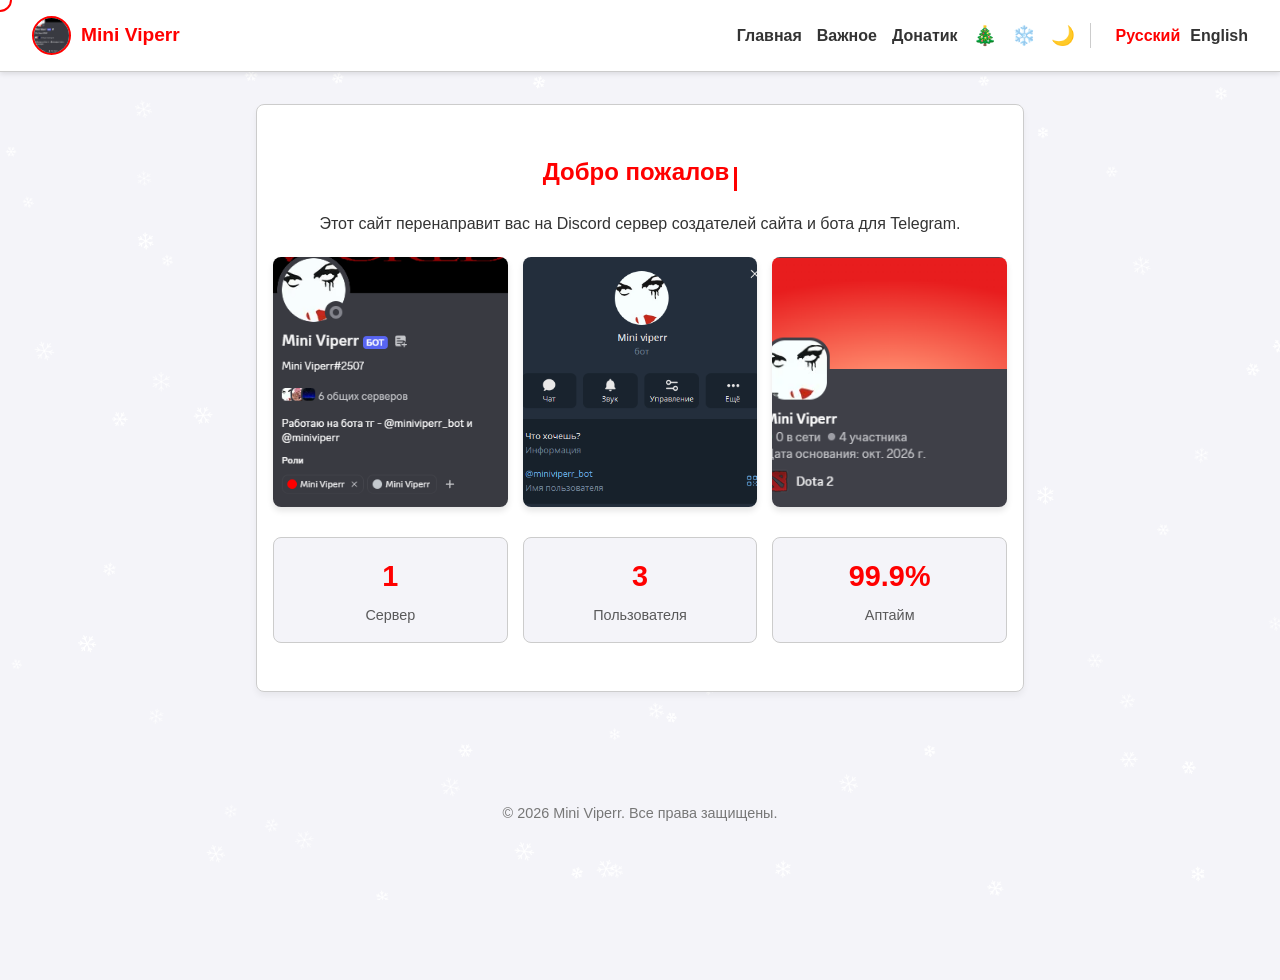
==== commit 2fdf1be7: "NEW YEAR html 1.2" ====
--- a/index.html
+++ b/index.html
@@ -57,10 +57,6 @@
             <div class="light blue"></div>
             <div class="light green"></div>
             <div class="light yellow"></div>
-            <div class="light red"></div>
-            <div class="light blue"></div>
-            <div class="light green"></div>
-            <div class="light yellow"></div>
         </div>
     </div>
 
@@ -144,56 +140,96 @@
         <p>&copy; 2026 Mini Viperr. <span id="t-footer">Все права защищены.</span></p>
         
         <div id="winter-footer" style="display: none;">
-            <div class="snowdrift"></div>
+            <svg class="snowdrift-back" viewBox="0 0 1440 320" preserveAspectRatio="none">
+                <path fill="rgba(255, 255, 255, 0.1)" d="M0,224L60,213.3C120,203,240,181,360,181.3C480,181,600,203,720,224C840,245,960,267,1080,250.7C1200,235,1320,181,1380,165.3L1440,160L1440,320L1380,320C1320,320,1200,320,1080,320C960,320,840,320,720,320C600,320,480,320,360,320C240,320,120,320,60,320L0,320Z"></path>
+            </svg>
+
+            <svg class="snowdrift-front" viewBox="0 0 1440 320" preserveAspectRatio="none">
+                <defs>
+                    <linearGradient id="snowGrad" x1="0%" y1="0%" x2="0%" y2="100%">
+                        <stop offset="0%" stop-color="#ffffff" stop-opacity="0.9"/>
+                        <stop offset="100%" stop-color="#e2e8f0" stop-opacity="0.7"/>
+                    </linearGradient>
+                </defs>
+                <path fill="url(#snowGrad)" d="M0,256L48,261.3C96,267,192,277,288,256C384,235,480,181,576,170.7C672,160,768,192,864,213.3C960,235,1056,245,1152,234.7C1248,224,1344,192,1392,176L1440,160L1440,320L1392,320C1344,320,1248,320,1152,320C1056,320,960,320,864,320C768,320,672,320,576,320C480,320,384,320,288,320C192,320,96,320,48,320L0,320Z"></path>
+            </svg>
             
             <div class="svg-decor snowman left">
-                <svg viewBox="0 0 100 120" width="100%" height="100%">
+                <svg viewBox="0 0 120 140" width="100%" height="100%">
                     <defs>
-                        <radialGradient id="snowGradient" cx="30%" cy="30%" r="70%">
+                        <radialGradient id="snowBody" cx="35%" cy="35%" r="65%">
                             <stop offset="0%" stop-color="#ffffff"/>
-                            <stop offset="100%" stop-color="#d0d8e8"/>
+                            <stop offset="80%" stop-color="#e2e8f0"/>
+                            <stop offset="100%" stop-color="#94a3b8"/>
                         </radialGradient>
                     </defs>
-                    <ellipse cx="50" cy="105" rx="30" ry="10" fill="rgba(0,0,0,0.2)"/>
-                    <circle cx="50" cy="85" r="25" fill="url(#snowGradient)"/>
-                    <circle cx="50" cy="55" r="18" fill="url(#snowGradient)"/>
-                    <circle cx="50" cy="32" r="13" fill="url(#snowGradient)"/>
-                    <circle cx="45" cy="30" r="2" fill="#1a1a1a"/>
-                    <circle cx="55" cy="30" r="2" fill="#1a1a1a"/>
-                    <path d="M50 35 L62 37 L50 40 Z" fill="#e67e22"/>
-                    <circle cx="50" cy="85" r="2" fill="#333"/>
-                    <circle cx="50" cy="75" r="2" fill="#333"/>
-                    <path d="M35 50 Q50 60 65 50" stroke="#2980b9" stroke-width="4" fill="none"/>
+                    <ellipse cx="60" cy="130" rx="35" ry="10" fill="rgba(0,0,0,0.2)"/>
+                    <circle cx="60" cy="105" r="30" fill="url(#snowBody)"/>
+                    <circle cx="60" cy="65" r="22" fill="url(#snowBody)"/>
+                    <circle cx="60" cy="35" r="16" fill="url(#snowBody)"/>
+                    <path d="M42 80 Q60 95 78 80 L75 70 L45 70 Z" fill="#e74c3c"/>
+                    <path d="M75 70 L85 100 L78 102 L70 75 Z" fill="#c0392b"/>
+                    <circle cx="54" cy="32" r="2.5" fill="#1e293b"/>
+                    <circle cx="66" cy="32" r="2.5" fill="#1e293b"/>
+                    <path d="M60 36 L75 39 L60 42 Z" fill="#f39c12"/>
+                    <circle cx="60" cy="55" r="2" fill="#64748b"/>
+                    <circle cx="60" cy="65" r="2" fill="#64748b"/>
+                    <circle cx="60" cy="75" r="2" fill="#64748b"/>
+                    <path d="M40 60 L20 40" stroke="#5c4033" stroke-width="4" stroke-linecap="round"/>
+                    <path d="M80 60 L100 45" stroke="#5c4033" stroke-width="4" stroke-linecap="round"/>
                 </svg>
             </div>
             
             <div class="svg-decor tree">
-                <svg viewBox="0 0 100 120" width="100%" height="100%">
-                    <ellipse cx="50" cy="110" rx="35" ry="10" fill="rgba(0,0,0,0.2)"/>
-                    <rect x="45" y="90" width="10" height="20" fill="#4e342e"/>
-                    <polygon points="50,15 25,55 35,55 15,85 85,85 65,55 75,55" fill="#1b5e20"/>
-                    <polygon points="50,25 30,55 38,55 22,80 78,80 62,55 70,55" fill="#2e7d32"/>
-                    <circle cx="50" cy="20" r="3" fill="#f1c40f"/>
-                    <circle cx="35" cy="65" r="2" fill="#f1c40f"/>
-                    <circle cx="65" cy="65" r="2" fill="#f1c40f"/>
-                    <circle cx="50" cy="75" r="2" fill="#f1c40f"/>
-                    <circle cx="42" cy="45" r="2" fill="#f1c40f"/>
-                    <circle cx="58" cy="45" r="2" fill="#f1c40f"/>
+                <svg viewBox="0 0 120 150" width="100%" height="100%">
+                    <defs>
+                        <linearGradient id="treeGrad" x1="0%" y1="0%" x2="0%" y2="100%">
+                            <stop offset="0%" stop-color="#166534"/>
+                            <stop offset="100%" stop-color="#14532d"/>
+                        </linearGradient>
+                        <filter id="glow">
+                            <feGaussianBlur stdDeviation="2" result="coloredBlur"/>
+                            <feMerge>
+                                <feMergeNode in="coloredBlur"/>
+                                <feMergeNode in="SourceGraphic"/>
+                            </feMerge>
+                        </filter>
+                    </defs>
+                    <ellipse cx="60" cy="140" rx="45" ry="10" fill="rgba(0,0,0,0.25)"/>
+                    <rect x="54" y="110" width="12" height="25" fill="#451a03" rx="3"/>
+                    <path d="M60 15 L25 60 L95 60 Z" fill="url(#treeGrad)"/>
+                    <path d="M60 45 L15 95 L105 95 Z" fill="url(#treeGrad)"/>
+                    <path d="M60 75 L5 130 L115 130 Z" fill="url(#treeGrad)"/>
+                    <path d="M60 15 L25 60 L45 60 Q60 45 75 60 L95 60 Z" fill="#ffffff" opacity="0.8"/>
+                    <path d="M60 45 L15 95 L40 95 Q60 75 80 95 L105 95 Z" fill="#ffffff" opacity="0.8"/>
+                    <path d="M60 75 L5 130 L35 130 Q60 100 85 130 L115 130 Z" fill="#ffffff" opacity="0.8"/>
+                    <circle cx="60" cy="15" r="5" fill="#fef08a" filter="url(#glow)"/>
+                    <circle cx="45" cy="55" r="3" fill="#ef4444" filter="url(#glow)"/>
+                    <circle cx="75" cy="55" r="3" fill="#3b82f6" filter="url(#glow)"/>
+                    <circle cx="35" cy="85" r="3.5" fill="#fef08a" filter="url(#glow)"/>
+                    <circle cx="85" cy="85" r="3.5" fill="#ef4444" filter="url(#glow)"/>
+                    <circle cx="60" cy="115" r="4" fill="#3b82f6" filter="url(#glow)"/>
+                    <circle cx="25" cy="120" r="3" fill="#ef4444" filter="url(#glow)"/>
+                    <circle cx="95" cy="120" r="3" fill="#fef08a" filter="url(#glow)"/>
                 </svg>
             </div>
 
             <div class="svg-decor snowman right">
-                <svg viewBox="0 0 100 120" width="100%" height="100%">
-                    <ellipse cx="50" cy="105" rx="30" ry="10" fill="rgba(0,0,0,0.2)"/>
-                    <circle cx="50" cy="85" r="25" fill="url(#snowGradient)"/>
-                    <circle cx="50" cy="55" r="18" fill="url(#snowGradient)"/>
-                    <circle cx="50" cy="32" r="13" fill="url(#snowGradient)"/>
-                    <circle cx="45" cy="30" r="2" fill="#1a1a1a"/>
-                    <circle cx="55" cy="30" r="2" fill="#1a1a1a"/>
-                    <path d="M50 35 L62 37 L50 40 Z" fill="#e67e22"/>
-                    <circle cx="50" cy="85" r="2" fill="#333"/>
-                    <circle cx="50" cy="75" r="2" fill="#333"/>
-                    <path d="M35 50 Q50 60 65 50" stroke="#c0392b" stroke-width="4" fill="none"/>
+                <svg viewBox="0 0 120 140" width="100%" height="100%">
+                    <ellipse cx="60" cy="130" rx="35" ry="10" fill="rgba(0,0,0,0.2)"/>
+                    <circle cx="60" cy="105" r="30" fill="url(#snowBody)"/>
+                    <circle cx="60" cy="65" r="22" fill="url(#snowBody)"/>
+                    <circle cx="60" cy="35" r="16" fill="url(#snowBody)"/>
+                    <path d="M42 80 Q60 95 78 80 L75 70 L45 70 Z" fill="#2ecc71"/>
+                    <path d="M75 70 L85 100 L78 102 L70 75 Z" fill="#27ae60"/>
+                    <circle cx="54" cy="32" r="2.5" fill="#1e293b"/>
+                    <circle cx="66" cy="32" r="2.5" fill="#1e293b"/>
+                    <path d="M60 36 L75 39 L60 42 Z" fill="#f39c12"/>
+                    <circle cx="60" cy="55" r="2" fill="#64748b"/>
+                    <circle cx="60" cy="65" r="2" fill="#64748b"/>
+                    <circle cx="60" cy="75" r="2" fill="#64748b"/>
+                    <path d="M40 60 L20 45" stroke="#5c4033" stroke-width="4" stroke-linecap="round"/>
+                    <path d="M80 60 L100 40" stroke="#5c4033" stroke-width="4" stroke-linecap="round"/>
                 </svg>
             </div>
         </div>
--- a/style.css
+++ b/style.css
@@ -7,18 +7,26 @@
 }
 
 body.dark-mode {
-    --bg-color: #0f172a; 
-    --text-color: #e2e8f0;
-    --primary-color: #ef4444;
-    --card-bg: #1e293b;
-    --nav-border: #334155;
+    --bg-color: #121212; 
+    --text-color: #e0e0e0;
+    --primary-color: #ff4d4d;
+    --card-bg: #1e1e1e;
+    --nav-border: #444;
 }
 
 body.new-year-mode {
-    --bg-color: #0b132b; /* Глубокий ночной синий */
+    --bg-color: #0b132b; 
     --text-color: #f8fafc;
     --primary-color: #f43f5e; 
-    --card-bg: rgba(30, 41, 59, 0.7);
+    --card-bg: rgba(30, 41, 59, 0.8);
+    --nav-border: #334155;
+}
+
+body.dark-mode.new-year-mode {
+    --bg-color: #0b132b; 
+    --text-color: #f8fafc;
+    --primary-color: #f43f5e; 
+    --card-bg: rgba(30, 41, 59, 0.8);
     --nav-border: #334155;
 }
 
@@ -79,12 +87,12 @@
     border-bottom: 1px solid var(--nav-border);
 }
 
-/* Логотип */
 .logo-container {
     display: flex;
     align-items: center;
     gap: 10px;
 }
+
 .logo-img {
     width: 35px;
     height: 35px;
@@ -92,6 +100,7 @@
     object-fit: cover;
     border: 2px solid var(--primary-color);
 }
+
 .logo-text {
     font-weight: bold;
     font-size: 1.2rem;
@@ -149,6 +158,7 @@
     font-weight: bold;
     margin-left: 10px;
 }
+
 .active-lang {
     color: var(--primary-color) !important;
 }
@@ -226,7 +236,7 @@
     font-size: 0.9rem;
     position: relative;
     overflow: hidden;
-    padding-bottom: 130px; 
+    padding-bottom: 140px; 
 }
 
 .btn-link {
@@ -252,6 +262,7 @@
 .btn-discord, .btn-telegram {
     background-color: #cc0000;
 }
+
 body.new-year-mode .btn-discord, body.new-year-mode .btn-telegram {
     background-color: #f43f5e; 
 }
@@ -341,7 +352,6 @@
     transform: scale(1.1);
 }
 
-/* --- ГИРЛЯНДА (СВЕЧЕНИЕ) --- */
 #garland {
     position: fixed;
     top: 60px; 
@@ -351,108 +361,120 @@
     z-index: 99;
     pointer-events: none;
     overflow: hidden;
-    transition: top 0.3s;
 }
 
 .wire {
+    position: absolute;
+    top: 0;
+    left: -10%;
+    width: 120%;
+    height: 25px;
+    border-bottom: 3px solid #1f2937;
+    border-radius: 0 0 50% 50% / 0 0 30px 30px;
+}
+
+.lights {
+    display: flex;
+    justify-content: space-around;
     position: absolute;
     top: 0;
     left: 0;
     width: 100%;
-    height: 20px;
-    border-bottom: 2px solid #1a1a1a;
-    border-radius: 0 0 50% 50% / 0 0 20px 20px;
-}
-
-.lights {
-    display: flex;
-    justify-content: space-around;
-    position: absolute;
-    top: 0;
-    left: 0;
-    width: 100%;
 }
 
 .light {
     width: 14px;
-    height: 22px;
+    height: 24px;
     border-radius: 50% 50% 50% 50% / 60% 60% 40% 40%;
     position: relative;
-    top: 15px;
-    opacity: 0.8;
+    top: 20px;
+    opacity: 0.9;
     animation: flash 2s infinite alternate;
+    border: 1px solid rgba(255,255,255,0.2);
+    box-shadow: inset -2px -2px 5px rgba(0,0,0,0.3);
 }
 
 .light::before {
     content: '';
     position: absolute;
-    top: -5px;
+    top: -8px;
     left: 50%;
     transform: translateX(-50%);
-    width: 4px;
-    height: 8px;
-    background: #1a1a1a;
-}
-
-.light.red { background-color: #ff3333; box-shadow: 0 0 15px 5px rgba(255, 51, 51, 0.6); animation-delay: 0s; }
-.light.blue { background-color: #3333ff; box-shadow: 0 0 15px 5px rgba(51, 51, 255, 0.6); animation-delay: 0.5s; }
-.light.green { background-color: #33ff33; box-shadow: 0 0 15px 5px rgba(51, 255, 51, 0.6); animation-delay: 1s; }
-.light.yellow { background-color: #ffff33; box-shadow: 0 0 15px 5px rgba(255, 255, 51, 0.6); animation-delay: 1.5s; }
+    width: 6px;
+    height: 10px;
+    background: #1f2937;
+    border-radius: 3px;
+}
+
+.light.red { background: radial-gradient(circle at 30% 30%, #ff9999, #ff0000); box-shadow: 0 0 15px 5px rgba(255, 0, 0, 0.6), inset -2px -2px 5px rgba(0,0,0,0.3); animation-delay: 0s; }
+.light.blue { background: radial-gradient(circle at 30% 30%, #9999ff, #0000ff); box-shadow: 0 0 15px 5px rgba(0, 0, 255, 0.6), inset -2px -2px 5px rgba(0,0,0,0.3); animation-delay: 0.5s; }
+.light.green { background: radial-gradient(circle at 30% 30%, #99ff99, #00ff00); box-shadow: 0 0 15px 5px rgba(0, 255, 0, 0.6), inset -2px -2px 5px rgba(0,0,0,0.3); animation-delay: 1s; }
+.light.yellow { background: radial-gradient(circle at 30% 30%, #ffff99, #ffff00); box-shadow: 0 0 15px 5px rgba(255, 255, 0, 0.6), inset -2px -2px 5px rgba(0,0,0,0.3); animation-delay: 1.5s; }
 
 @keyframes flash {
-    0%, 100% { opacity: 0.4; }
-    50% { opacity: 1; }
-}
-
-/* --- ПОДВАЛ --- */
+    0%, 100% { opacity: 0.7; filter: brightness(0.8); }
+    50% { opacity: 1; filter: brightness(1.5); }
+}
+
 #winter-footer {
     position: absolute;
     bottom: 0;
     left: 0;
     width: 100%;
-    height: 120px;
+    height: 140px;
     pointer-events: none;
 }
 
-.snowdrift {
+.snowdrift-back, .snowdrift-front {
     position: absolute;
     bottom: 0;
     left: 0;
     width: 100%;
+    pointer-events: none;
+}
+
+.snowdrift-back {
+    height: 80px;
+    z-index: 1;
+}
+
+.snowdrift-front {
     height: 60px;
-    background: linear-gradient(to top, rgba(255,255,255,0.2), rgba(255,255,255,0));
-    border-radius: 50% 50% 0 0 / 30px 30px 0 0;
+    z-index: 3;
 }
 
 .svg-decor {
     position: absolute;
-    bottom: 10px; 
+    bottom: 20px; 
+    z-index: 2;
+    filter: drop-shadow(0 10px 10px rgba(0,0,0,0.3));
 }
 
 .snowman {
-    width: 70px;
-    height: 90px;
+    width: 80px;
+    height: 100px;
     animation: bounce 4s infinite alternate ease-in-out;
 }
 .snowman.left { left: 15%; }
 .snowman.right { right: 15%; animation-delay: 1s; }
 
 .tree {
-    width: 80px;
-    height: 100px;
+    width: 100px;
+    height: 130px;
     left: 50%;
     transform: translateX(-50%);
     animation: sway 5s infinite ease-in-out;
+    z-index: 4;
 }
 
 @keyframes bounce {
     0% { transform: translateY(0); }
-    100% { transform: translateY(-6px); }
+    100% { transform: translateY(-8px); }
 }
 
 @keyframes sway {
-    0%, 100% { transform: translateX(-50%) rotate(-2deg); }
-    50% { transform: translateX(-50%) rotate(2deg); }
+    0%, 100% { transform: translateX(-50%) rotate(-1.5deg); }
+    50% { transform: translateX(-50%) rotate(1.5deg); }
 }
 
 @media (max-width: 600px) {
@@ -470,6 +492,7 @@
     .custom-cursor { display: none; }
     #garland { top: 140px; }
     
-    .snowman.left { left: 5%; }
-    .snowman.right { right: 5%; }
-}
+    .snowman.left { left: 5%; width: 60px; height: 80px; }
+    .snowman.right { right: 5%; width: 60px; height: 80px; }
+    .tree { width: 80px; height: 100px; }
+}
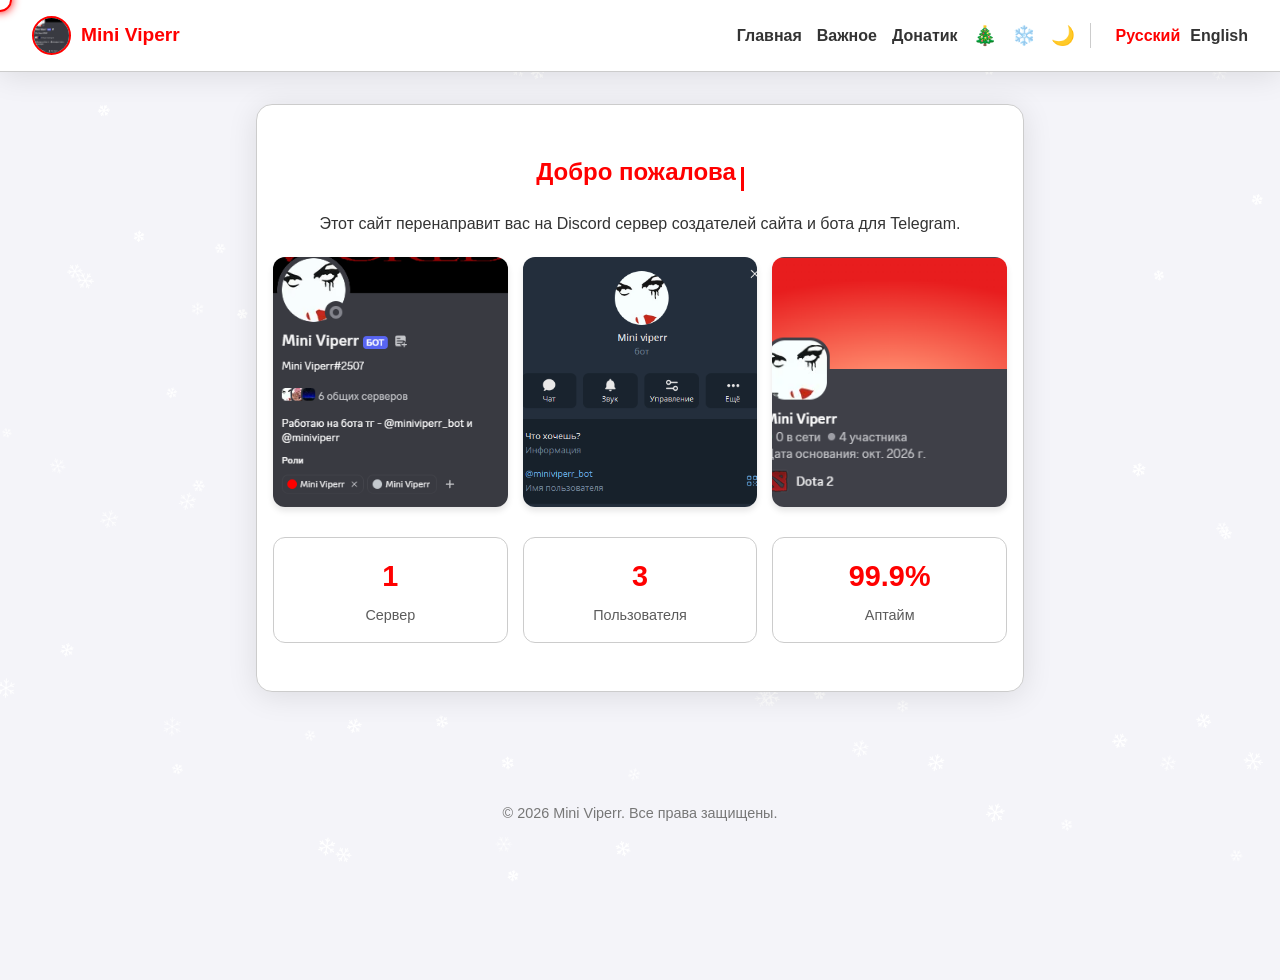
==== commit a7468743: "NEW YEAR html 1.3" ====
--- a/index.html
+++ b/index.html
@@ -43,21 +43,17 @@
     </header>
 
     <div id="garland" style="display: none;">
-        <div class="wire"></div>
-        <div class="lights">
-            <div class="light red"></div>
-            <div class="light blue"></div>
-            <div class="light green"></div>
-            <div class="light yellow"></div>
-            <div class="light red"></div>
-            <div class="light blue"></div>
-            <div class="light green"></div>
-            <div class="light yellow"></div>
-            <div class="light red"></div>
-            <div class="light blue"></div>
-            <div class="light green"></div>
-            <div class="light yellow"></div>
-        </div>
+        <svg class="fiber-optic-wire" viewBox="0 0 1000 50" preserveAspectRatio="none">
+            <path d="M0,10 Q250,40 500,10 T1000,10" fill="none" stroke="rgba(255,255,255,0.1)" stroke-width="2"/>
+            <path class="glow-path" d="M0,10 Q250,40 500,10 T1000,10" fill="none" stroke="var(--primary-color)" stroke-width="2"/>
+            <circle cx="100" cy="23" r="4" fill="#fff" class="fiber-light"/>
+            <circle cx="250" cy="32" r="4" fill="#fff" class="fiber-light delay-1"/>
+            <circle cx="400" cy="24" r="4" fill="#fff" class="fiber-light delay-2"/>
+            <circle cx="500" cy="10" r="4" fill="#fff" class="fiber-light delay-3"/>
+            <circle cx="600" cy="24" r="4" fill="#fff" class="fiber-light delay-1"/>
+            <circle cx="750" cy="32" r="4" fill="#fff" class="fiber-light delay-2"/>
+            <circle cx="900" cy="23" r="4" fill="#fff" class="fiber-light delay-3"/>
+        </svg>
     </div>
 
     <main>
@@ -100,7 +96,6 @@
                     <h3>Discord</h3>
                     <p id="t-discord-desc">По ссылке ниже вы сможете перейти на Discord сервер создателей.</p>
                     <a id="link-discord" href="#" target="_blank" class="btn-link btn-discord">
-                        <svg width="20" height="20" viewBox="0 0 24 24" fill="currentColor" style="vertical-align: text-bottom; margin-right: 8px;"><path d="M20.317 4.3698a19.7913 19.7913 0 00-4.8851-1.5152.0741.0741 0 00-.0785.0371c-.211.3753-.4447.8648-.6083 1.2495-1.8447-.2762-3.68-.2762-5.4868 0-.1636-.3933-.4058-.8742-.6177-1.2495a.077.077 0 00-.0785-.037 19.7363 19.7363 0 00-4.8852 1.515.0699.0699 0 00-.0321.0277C.5334 9.0458-.319 13.5799.0992 18.0578a.0824.0824 0 00.0312.0561c2.0528 1.5076 4.0413 2.4228 5.9929 3.0294a.0777.0777 0 00.0842-.0276c.4616-.6304.8731-1.2952 1.226-1.9942a.076.076 0 00-.0416-.1057c-.6528-.2476-1.2743-.5495-1.8722-.8923a.077.077 0 01-.0076-.1277c.1258-.0943.2517-.1923.3718-.2914a.0743.0743 0 01.0776-.0105c3.9278 1.7933 8.18 1.7933 12.0614 0a.0739.0739 0 01.0785.0095c.1202.099.246.1981.3728.2924a.077.077 0 01-.0066.1276 12.2986 12.2986 0 01-1.873.8914.0766.0766 0 00-.0407.1067c.3604.698.7719 1.3628 1.225 1.9932a.076.076 0 00.0842.0286c1.961-.6067 3.9495-1.5219 6.0023-3.0294a.077.077 0 00.0313-.0552c.5004-5.177-.8382-9.6739-3.5485-13.6604a.061.061 0 00-.0312-.0286zM8.02 15.3312c-1.1825 0-2.1569-1.0857-2.1569-2.419 0-1.3332.9555-2.4189 2.157-2.4189 1.2108 0 2.1757 1.0952 2.1568 2.419 0 1.3332-.9555 2.4189-2.1569 2.4189zm7.9748 0c-1.1825 0-2.1569-1.0857-2.1569-2.419 0-1.3332.9554-2.4189 2.1569-2.4189 1.2108 0 2.1757 1.0952 2.1568 2.419 0 1.3332-.946 2.4189-2.1568 2.4189Z"/></svg>
                         <span id="t-btn-discord-text">Перейти в Discord</span>
                     </a>
                 </div>
@@ -108,7 +103,6 @@
                     <h3>Telegram Bot</h3>
                     <p id="t-telegram-desc">По ссылке вы сможете найти нашего бота для Telegram.</p>
                     <a id="link-telegram" href="#" target="_blank" class="btn-link btn-telegram">
-                        <svg width="20" height="20" viewBox="0 0 24 24" fill="currentColor" style="vertical-align: text-bottom; margin-right: 8px;"><path d="M11.944 0A12 12 0 0 0 0 12a12 12 0 0 0 12 12 12 12 0 0 0 12-12A12 12 0 0 0 12 0a12 12 0 0 0-.056 0zm4.962 7.224c.1-.002.321.023.465.14a.506.506 0 0 1 .171.325c.016.093.036.306.02.472-.18 1.898-.962 6.502-1.36 8.627-.168.9-.499 1.201-.82 1.23-.696.065-1.225-.46-1.9-.902-1.056-.693-1.653-1.124-2.678-1.8-1.185-.78-.417-1.21.258-1.91.177-.184 3.247-2.977 3.307-3.23.007-.032.014-.15-.056-.212s-.174-.041-.249-.024c-.106.024-1.793 1.14-5.061 3.345-.48.33-.913.49-1.302.48-.428-.008-1.252-.241-1.865-.44-.752-.245-1.349-.374-1.297-.789.027-.216.325-.437.893-.663 3.498-1.524 5.83-2.529 6.998-3.014 3.332-1.386 4.025-1.627 4.476-1.635z"/></svg>
                         <span id="t-btn-telegram-text">Открыть Telegram-бота</span>
                     </a>
                 </div>
@@ -123,7 +117,6 @@
                 
                 <br>
                 <a id="link-donate" href="#" target="_blank" class="btn-link btn-telegram">
-                    <svg width="20" height="20" viewBox="0 0 24 24" fill="currentColor" style="vertical-align: text-bottom; margin-right: 8px;"><path d="M11.944 0A12 12 0 0 0 0 12a12 12 0 0 0 12 12 12 12 0 0 0 12-12A12 12 0 0 0 12 0a12 12 0 0 0-.056 0zm4.962 7.224c.1-.002.321.023.465.14a.506.506 0 0 1 .171.325c.016.093.036.306.02.472-.18 1.898-.962 6.502-1.36 8.627-.168.9-.499 1.201-.82 1.23-.696.065-1.225-.46-1.9-.902-1.056-.693-1.653-1.124-2.678-1.8-1.185-.78-.417-1.21.258-1.91.177-.184 3.247-2.977 3.307-3.23.007-.032.014-.15-.056-.212s-.174-.041-.249-.024c-.106.024-1.793 1.14-5.061 3.345-.48.33-.913.49-1.302.48-.428-.008-1.252-.241-1.865-.44-.752-.245-1.349-.374-1.297-.789.027-.216.325-.437.893-.663 3.498-1.524 5.83-2.529 6.998-3.014 3.332-1.386 4.025-1.627 4.476-1.635z"/></svg>
                     Написать в Telegram
                 </a>
                 
@@ -140,96 +133,70 @@
         <p>&copy; 2026 Mini Viperr. <span id="t-footer">Все права защищены.</span></p>
         
         <div id="winter-footer" style="display: none;">
-            <svg class="snowdrift-back" viewBox="0 0 1440 320" preserveAspectRatio="none">
-                <path fill="rgba(255, 255, 255, 0.1)" d="M0,224L60,213.3C120,203,240,181,360,181.3C480,181,600,203,720,224C840,245,960,267,1080,250.7C1200,235,1320,181,1380,165.3L1440,160L1440,320L1380,320C1320,320,1200,320,1080,320C960,320,840,320,720,320C600,320,480,320,360,320C240,320,120,320,60,320L0,320Z"></path>
-            </svg>
-
-            <svg class="snowdrift-front" viewBox="0 0 1440 320" preserveAspectRatio="none">
-                <defs>
-                    <linearGradient id="snowGrad" x1="0%" y1="0%" x2="0%" y2="100%">
-                        <stop offset="0%" stop-color="#ffffff" stop-opacity="0.9"/>
-                        <stop offset="100%" stop-color="#e2e8f0" stop-opacity="0.7"/>
-                    </linearGradient>
-                </defs>
-                <path fill="url(#snowGrad)" d="M0,256L48,261.3C96,267,192,277,288,256C384,235,480,181,576,170.7C672,160,768,192,864,213.3C960,235,1056,245,1152,234.7C1248,224,1344,192,1392,176L1440,160L1440,320L1392,320C1344,320,1248,320,1152,320C1056,320,960,320,864,320C768,320,672,320,576,320C480,320,384,320,288,320C192,320,96,320,48,320L0,320Z"></path>
+            <div class="aurora-bg"></div>
+            
+            <svg class="glass-snowdrift" viewBox="0 0 1440 120" preserveAspectRatio="none">
+                <path fill="rgba(255, 255, 255, 0.05)" d="M0,60 Q360,120 720,60 T1440,60 L1440,120 L0,120 Z"></path>
+                <path fill="rgba(255, 255, 255, 0.1)" d="M0,80 Q360,40 720,80 T1440,80 L1440,120 L0,120 Z"></path>
             </svg>
             
             <div class="svg-decor snowman left">
                 <svg viewBox="0 0 120 140" width="100%" height="100%">
                     <defs>
-                        <radialGradient id="snowBody" cx="35%" cy="35%" r="65%">
-                            <stop offset="0%" stop-color="#ffffff"/>
-                            <stop offset="80%" stop-color="#e2e8f0"/>
-                            <stop offset="100%" stop-color="#94a3b8"/>
-                        </radialGradient>
-                    </defs>
-                    <ellipse cx="60" cy="130" rx="35" ry="10" fill="rgba(0,0,0,0.2)"/>
-                    <circle cx="60" cy="105" r="30" fill="url(#snowBody)"/>
-                    <circle cx="60" cy="65" r="22" fill="url(#snowBody)"/>
-                    <circle cx="60" cy="35" r="16" fill="url(#snowBody)"/>
-                    <path d="M42 80 Q60 95 78 80 L75 70 L45 70 Z" fill="#e74c3c"/>
-                    <path d="M75 70 L85 100 L78 102 L70 75 Z" fill="#c0392b"/>
-                    <circle cx="54" cy="32" r="2.5" fill="#1e293b"/>
-                    <circle cx="66" cy="32" r="2.5" fill="#1e293b"/>
-                    <path d="M60 36 L75 39 L60 42 Z" fill="#f39c12"/>
-                    <circle cx="60" cy="55" r="2" fill="#64748b"/>
-                    <circle cx="60" cy="65" r="2" fill="#64748b"/>
-                    <circle cx="60" cy="75" r="2" fill="#64748b"/>
-                    <path d="M40 60 L20 40" stroke="#5c4033" stroke-width="4" stroke-linecap="round"/>
-                    <path d="M80 60 L100 45" stroke="#5c4033" stroke-width="4" stroke-linecap="round"/>
-                </svg>
-            </div>
-            
-            <div class="svg-decor tree">
-                <svg viewBox="0 0 120 150" width="100%" height="100%">
-                    <defs>
-                        <linearGradient id="treeGrad" x1="0%" y1="0%" x2="0%" y2="100%">
-                            <stop offset="0%" stop-color="#166534"/>
-                            <stop offset="100%" stop-color="#14532d"/>
-                        </linearGradient>
-                        <filter id="glow">
-                            <feGaussianBlur stdDeviation="2" result="coloredBlur"/>
+                        <filter id="neonGlowBlue">
+                            <feGaussianBlur stdDeviation="3" result="coloredBlur"/>
                             <feMerge>
                                 <feMergeNode in="coloredBlur"/>
                                 <feMergeNode in="SourceGraphic"/>
                             </feMerge>
                         </filter>
                     </defs>
-                    <ellipse cx="60" cy="140" rx="45" ry="10" fill="rgba(0,0,0,0.25)"/>
-                    <rect x="54" y="110" width="12" height="25" fill="#451a03" rx="3"/>
-                    <path d="M60 15 L25 60 L95 60 Z" fill="url(#treeGrad)"/>
-                    <path d="M60 45 L15 95 L105 95 Z" fill="url(#treeGrad)"/>
-                    <path d="M60 75 L5 130 L115 130 Z" fill="url(#treeGrad)"/>
-                    <path d="M60 15 L25 60 L45 60 Q60 45 75 60 L95 60 Z" fill="#ffffff" opacity="0.8"/>
-                    <path d="M60 45 L15 95 L40 95 Q60 75 80 95 L105 95 Z" fill="#ffffff" opacity="0.8"/>
-                    <path d="M60 75 L5 130 L35 130 Q60 100 85 130 L115 130 Z" fill="#ffffff" opacity="0.8"/>
-                    <circle cx="60" cy="15" r="5" fill="#fef08a" filter="url(#glow)"/>
-                    <circle cx="45" cy="55" r="3" fill="#ef4444" filter="url(#glow)"/>
-                    <circle cx="75" cy="55" r="3" fill="#3b82f6" filter="url(#glow)"/>
-                    <circle cx="35" cy="85" r="3.5" fill="#fef08a" filter="url(#glow)"/>
-                    <circle cx="85" cy="85" r="3.5" fill="#ef4444" filter="url(#glow)"/>
-                    <circle cx="60" cy="115" r="4" fill="#3b82f6" filter="url(#glow)"/>
-                    <circle cx="25" cy="120" r="3" fill="#ef4444" filter="url(#glow)"/>
-                    <circle cx="95" cy="120" r="3" fill="#fef08a" filter="url(#glow)"/>
+                    <circle cx="60" cy="105" r="25" fill="rgba(255,255,255,0.05)" stroke="rgba(255,255,255,0.2)" stroke-width="2" backdrop-filter="blur(5px)"/>
+                    <circle cx="60" cy="65" r="18" fill="rgba(255,255,255,0.05)" stroke="rgba(255,255,255,0.2)" stroke-width="2" backdrop-filter="blur(5px)"/>
+                    <circle cx="60" cy="35" r="12" fill="rgba(255,255,255,0.05)" stroke="rgba(255,255,255,0.2)" stroke-width="2" backdrop-filter="blur(5px)"/>
+                    
+                    <circle cx="55" cy="32" r="2" fill="#fff" filter="url(#neonGlowBlue)"/>
+                    <circle cx="65" cy="32" r="2" fill="#fff" filter="url(#neonGlowBlue)"/>
+                    
+                    <path d="M50 45 Q60 55 70 45" stroke="#3b82f6" stroke-width="2" fill="none" filter="url(#neonGlowBlue)"/>
+                    <path d="M45 75 Q60 85 75 75" stroke="#3b82f6" stroke-width="2" fill="none" filter="url(#neonGlowBlue)"/>
+                </svg>
+            </div>
+            
+            <div class="svg-decor tree">
+                <svg viewBox="0 0 120 150" width="100%" height="100%">
+                    <defs>
+                        <filter id="neonGlowGreen">
+                            <feGaussianBlur stdDeviation="4" result="coloredBlur"/>
+                            <feMerge>
+                                <feMergeNode in="coloredBlur"/>
+                                <feMergeNode in="SourceGraphic"/>
+                            </feMerge>
+                        </filter>
+                    </defs>
+                    <polygon points="60,10 30,60 90,60" fill="rgba(255,255,255,0.02)" stroke="#22c55e" stroke-width="2" filter="url(#neonGlowGreen)"/>
+                    <polygon points="60,40 20,100 100,100" fill="rgba(255,255,255,0.02)" stroke="#22c55e" stroke-width="2" filter="url(#neonGlowGreen)"/>
+                    <polygon points="60,70 10,130 110,130" fill="rgba(255,255,255,0.02)" stroke="#22c55e" stroke-width="2" filter="url(#neonGlowGreen)"/>
+                    
+                    <line x1="60" y1="10" x2="60" y2="130" stroke="rgba(34, 197, 94, 0.3)" stroke-width="1"/>
+                    
+                    <circle cx="45" cy="55" r="2" fill="#f87171" filter="url(#neonGlowGreen)"/>
+                    <circle cx="75" cy="55" r="2" fill="#60a5fa" filter="url(#neonGlowGreen)"/>
+                    <circle cx="60" cy="90" r="2" fill="#f87171" filter="url(#neonGlowGreen)"/>
                 </svg>
             </div>
 
             <div class="svg-decor snowman right">
                 <svg viewBox="0 0 120 140" width="100%" height="100%">
-                    <ellipse cx="60" cy="130" rx="35" ry="10" fill="rgba(0,0,0,0.2)"/>
-                    <circle cx="60" cy="105" r="30" fill="url(#snowBody)"/>
-                    <circle cx="60" cy="65" r="22" fill="url(#snowBody)"/>
-                    <circle cx="60" cy="35" r="16" fill="url(#snowBody)"/>
-                    <path d="M42 80 Q60 95 78 80 L75 70 L45 70 Z" fill="#2ecc71"/>
-                    <path d="M75 70 L85 100 L78 102 L70 75 Z" fill="#27ae60"/>
-                    <circle cx="54" cy="32" r="2.5" fill="#1e293b"/>
-                    <circle cx="66" cy="32" r="2.5" fill="#1e293b"/>
-                    <path d="M60 36 L75 39 L60 42 Z" fill="#f39c12"/>
-                    <circle cx="60" cy="55" r="2" fill="#64748b"/>
-                    <circle cx="60" cy="65" r="2" fill="#64748b"/>
-                    <circle cx="60" cy="75" r="2" fill="#64748b"/>
-                    <path d="M40 60 L20 45" stroke="#5c4033" stroke-width="4" stroke-linecap="round"/>
-                    <path d="M80 60 L100 40" stroke="#5c4033" stroke-width="4" stroke-linecap="round"/>
+                    <circle cx="60" cy="105" r="25" fill="rgba(255,255,255,0.05)" stroke="rgba(255,255,255,0.2)" stroke-width="2" backdrop-filter="blur(5px)"/>
+                    <circle cx="60" cy="65" r="18" fill="rgba(255,255,255,0.05)" stroke="rgba(255,255,255,0.2)" stroke-width="2" backdrop-filter="blur(5px)"/>
+                    <circle cx="60" cy="35" r="12" fill="rgba(255,255,255,0.05)" stroke="rgba(255,255,255,0.2)" stroke-width="2" backdrop-filter="blur(5px)"/>
+                    
+                    <circle cx="55" cy="32" r="2" fill="#fff" filter="url(#neonGlowBlue)"/>
+                    <circle cx="65" cy="32" r="2" fill="#fff" filter="url(#neonGlowBlue)"/>
+                    
+                    <path d="M50 45 Q60 55 70 45" stroke="#8b5cf6" stroke-width="2" fill="none" filter="url(#neonGlowBlue)"/>
+                    <path d="M45 75 Q60 85 75 75" stroke="#8b5cf6" stroke-width="2" fill="none" filter="url(#neonGlowBlue)"/>
                 </svg>
             </div>
         </div>
--- a/style.css
+++ b/style.css
@@ -15,19 +15,19 @@
 }
 
 body.new-year-mode {
-    --bg-color: #0b132b; 
-    --text-color: #f8fafc;
-    --primary-color: #f43f5e; 
-    --card-bg: rgba(30, 41, 59, 0.8);
-    --nav-border: #334155;
+    --bg-color: #050914; 
+    --text-color: #e2e8f0;
+    --primary-color: #00f0ff; 
+    --card-bg: rgba(15, 23, 42, 0.6);
+    --nav-border: rgba(255, 255, 255, 0.1);
 }
 
 body.dark-mode.new-year-mode {
-    --bg-color: #0b132b; 
-    --text-color: #f8fafc;
-    --primary-color: #f43f5e; 
-    --card-bg: rgba(30, 41, 59, 0.8);
-    --nav-border: #334155;
+    --bg-color: #050914; 
+    --text-color: #e2e8f0;
+    --primary-color: #00f0ff; 
+    --card-bg: rgba(15, 23, 42, 0.6);
+    --nav-border: rgba(255, 255, 255, 0.1);
 }
 
 body {
@@ -63,19 +63,20 @@
     pointer-events: none;
     z-index: 9999;
     transform: translate(-50%, -50%);
-    transition: width 0.2s, height 0.2s, background-color 0.2s;
+    transition: width 0.2s, height 0.2s, background-color 0.2s, border-color 0.5s;
+    box-shadow: 0 0 10px var(--primary-color);
 }
 
 .custom-cursor.hover-active {
     width: 40px;
     height: 40px;
-    background-color: rgba(255, 0, 0, 0.2);
+    background-color: rgba(0, 240, 255, 0.2);
 }
 
 header {
     background-color: var(--card-bg);
-    backdrop-filter: blur(10px);
-    box-shadow: 0 2px 5px rgba(0,0,0,0.1);
+    backdrop-filter: blur(15px);
+    box-shadow: 0 4px 30px rgba(0, 0, 0, 0.1);
     padding: 1rem 2rem;
     display: flex;
     justify-content: space-between;
@@ -83,253 +84,97 @@
     position: sticky;
     top: 0;
     z-index: 100;
-    transition: background-color 0.5s;
+    transition: background-color 0.5s, border-color 0.5s;
     border-bottom: 1px solid var(--nav-border);
 }
 
-.logo-container {
-    display: flex;
-    align-items: center;
-    gap: 10px;
-}
-
-.logo-img {
-    width: 35px;
-    height: 35px;
-    border-radius: 50%;
-    object-fit: cover;
-    border: 2px solid var(--primary-color);
-}
-
-.logo-text {
-    font-weight: bold;
-    font-size: 1.2rem;
-    color: var(--primary-color);
-}
-
-nav {
-    display: flex;
-    align-items: center;
-    flex-wrap: wrap;
-    gap: 15px;
-}
-
-nav a {
-    text-decoration: none;
-    color: var(--text-color);
-    font-weight: bold;
-    transition: color 0.3s;
-}
-
-nav a:hover {
-    color: var(--primary-color);
-}
-
-.nav-controls {
-    display: flex;
-    align-items: center;
-    gap: 15px;
-}
-
-#theme-toggle, #newyear-toggle, #particle-toggle {
-    background: none;
-    border: none;
-    font-size: 1.2rem;
-    cursor: pointer;
-    padding: 0;
-    transition: transform 0.3s;
-    display: flex;
-    align-items: center;
-}
-#theme-toggle:hover, #newyear-toggle:hover, #particle-toggle:hover { 
-    transform: scale(1.2); 
-}
-
-.lang-switch {
-    display: flex;
-    align-items: center;
-    border-left: 1px solid var(--nav-border);
-    padding-left: 15px;
-}
-
-.lang-btn {
-    text-decoration: none;
-    color: var(--text-color);
-    font-weight: bold;
-    margin-left: 10px;
-}
-
-.active-lang {
-    color: var(--primary-color) !important;
-}
-
-main {
-    max-width: 800px;
-    margin: 2rem auto;
-    padding: 0 1rem;
-    flex: 1;
-    width: 100%;
-    box-sizing: border-box;
-}
+.logo-container { display: flex; align-items: center; gap: 10px; }
+.logo-img { width: 35px; height: 35px; border-radius: 50%; object-fit: cover; border: 2px solid var(--primary-color); transition: border-color 0.5s; }
+.logo-text { font-weight: bold; font-size: 1.2rem; color: var(--primary-color); transition: color 0.5s; }
+
+nav { display: flex; align-items: center; flex-wrap: wrap; gap: 15px; }
+nav a { text-decoration: none; color: var(--text-color); font-weight: bold; transition: color 0.3s; }
+nav a:hover { color: var(--primary-color); }
+
+.nav-controls { display: flex; align-items: center; gap: 15px; }
+#theme-toggle, #newyear-toggle, #particle-toggle { background: none; border: none; font-size: 1.2rem; cursor: pointer; padding: 0; transition: transform 0.3s; display: flex; align-items: center; }
+#theme-toggle:hover, #newyear-toggle:hover, #particle-toggle:hover { transform: scale(1.2); }
+
+.lang-switch { display: flex; align-items: center; border-left: 1px solid var(--nav-border); padding-left: 15px; transition: border-color 0.5s; }
+.lang-btn { text-decoration: none; color: var(--text-color); font-weight: bold; margin-left: 10px; }
+.active-lang { color: var(--primary-color) !important; transition: color 0.5s; }
+
+main { max-width: 800px; margin: 2rem auto; padding: 0 1rem; flex: 1; width: 100%; box-sizing: border-box; }
 
 .hero {
     text-align: center;
     padding: 3rem 1rem;
     background: var(--card-bg);
-    border-radius: 8px;
-    box-shadow: 0 4px 6px rgba(0,0,0,0.05);
+    border-radius: 16px;
+    box-shadow: 0 4px 30px rgba(0, 0, 0, 0.1);
     margin-bottom: 2rem;
-    transition: background-color 0.5s;
+    transition: background-color 0.5s, border-color 0.5s;
     border: 1px solid var(--nav-border);
-}
-
-.hero h1 {
-    margin-top: 0;
-    color: var(--primary-color);
-}
-
-.typewriter-cursor {
-    display: inline-block;
-    width: 3px;
-    height: 1em;
-    background-color: var(--primary-color);
-    animation: blink 0.75s step-end infinite;
-    margin-left: 5px;
-    vertical-align: bottom;
-}
-
-@keyframes blink {
-    from, to { opacity: 1; }
-    50% { opacity: 0; }
-}
-
-.projects {
-    display: grid;
-    grid-template-columns: repeat(auto-fit, minmax(250px, 1fr));
-    gap: 1.5rem;
-}
+    backdrop-filter: blur(10px);
+}
+
+.hero h1 { margin-top: 0; color: var(--primary-color); transition: color 0.5s; }
+
+.typewriter-cursor { display: inline-block; width: 3px; height: 1em; background-color: var(--primary-color); animation: blink 0.75s step-end infinite; margin-left: 5px; vertical-align: bottom; }
+@keyframes blink { from, to { opacity: 1; } 50% { opacity: 0; } }
+
+.projects { display: grid; grid-template-columns: repeat(auto-fit, minmax(250px, 1fr)); gap: 1.5rem; }
 
 .card {
     background: var(--card-bg);
     padding: 1.5rem;
-    border-radius: 8px;
-    box-shadow: 0 2px 4px rgba(0,0,0,0.05);
-    transition: transform 0.2s, background-color 0.5s;
+    border-radius: 16px;
+    box-shadow: 0 4px 30px rgba(0, 0, 0, 0.1);
+    transition: transform 0.3s, background-color 0.5s;
     display: flex;
     flex-direction: column;
     border: 1px solid var(--nav-border);
-}
-
-.card:hover {
-    transform: translateY(-5px);
-}
-
-.card h3 {
-    margin-top: 0;
-    color: var(--primary-color);
-}
-
-footer {
-    text-align: center;
-    padding: 2rem;
-    color: #777;
-    font-size: 0.9rem;
-    position: relative;
-    overflow: hidden;
-    padding-bottom: 140px; 
-}
+    backdrop-filter: blur(10px);
+}
+
+.card:hover { transform: translateY(-5px); box-shadow: 0 8px 40px rgba(0, 240, 255, 0.1); }
+.card h3 { margin-top: 0; color: var(--primary-color); transition: color 0.5s; }
+
+footer { text-align: center; padding: 2rem; color: #777; font-size: 0.9rem; position: relative; overflow: hidden; padding-bottom: 140px; }
 
 .btn-link {
     display: inline-flex;
     align-items: center;
     justify-content: center;
-    padding: 10px 20px;
-    border-radius: 6px;
+    padding: 12px 24px;
+    border-radius: 8px;
     text-decoration: none;
     font-weight: bold;
     color: white;
-    transition: transform 0.2s, opacity 0.2s;
+    transition: transform 0.2s, opacity 0.2s, background-color 0.5s, box-shadow 0.3s;
     margin-top: auto; 
     align-self: flex-start;
     cursor: none;
-}
-
-.btn-link:hover {
-    transform: translateY(-2px);
-    opacity: 0.9;
-}
-
-.btn-discord, .btn-telegram {
-    background-color: #cc0000;
-}
-
-body.new-year-mode .btn-discord, body.new-year-mode .btn-telegram {
-    background-color: #f43f5e; 
-}
-
-.image-gallery {
-    display: grid;
-    grid-template-columns: repeat(3, 1fr); 
-    gap: 15px; 
-    margin: 20px 0;
-}
-
-.site-image {
-    width: 100%; 
-    height: 250px; 
-    object-fit: cover; 
-    border-radius: 8px;
-    box-shadow: 0 4px 6px rgba(0,0,0,0.1);
-    transition: transform 0.3s ease;
-}
-
-.site-image:hover {
-    transform: scale(1.05);
-}
-
-.bot-stats {
-    display: grid;
-    grid-template-columns: repeat(3, 1fr);
-    gap: 15px;
-    margin-top: 30px;
-}
-
-.stat-card {
-    background: var(--bg-color);
-    padding: 15px;
-    border-radius: 8px;
-    text-align: center;
-    border: 1px solid var(--nav-border);
-    transition: transform 0.3s;
-}
-
-.stat-card:hover {
-    transform: translateY(-3px);
-}
-
-.stat-card h2 {
-    margin: 0;
-    color: var(--primary-color);
-    font-size: 1.8rem;
-}
-
-.stat-card p {
-    margin: 5px 0 0 0;
-    font-size: 0.9rem;
-    color: var(--text-color);
-    opacity: 0.8;
-}
-
-.reveal {
-    opacity: 0;
-    transform: translateY(40px);
-    transition: all 0.8s ease-out;
-}
-
-.reveal.active {
-    opacity: 1;
-    transform: translateY(0);
-}
+    background: linear-gradient(135deg, #1e293b, #0f172a);
+    border: 1px solid rgba(255,255,255,0.1);
+}
+
+.btn-link:hover { transform: translateY(-2px); box-shadow: 0 0 15px var(--primary-color); border-color: var(--primary-color); }
+
+body.new-year-mode .btn-discord, body.new-year-mode .btn-telegram { background: linear-gradient(135deg, rgba(0, 240, 255, 0.2), rgba(0, 240, 255, 0.05)); }
+
+.image-gallery { display: grid; grid-template-columns: repeat(3, 1fr); gap: 15px; margin: 20px 0; }
+.site-image { width: 100%; height: 250px; object-fit: cover; border-radius: 12px; box-shadow: 0 4px 6px rgba(0,0,0,0.1); transition: transform 0.3s ease, box-shadow 0.3s; }
+.site-image:hover { transform: scale(1.05); box-shadow: 0 0 20px var(--primary-color); }
+
+.bot-stats { display: grid; grid-template-columns: repeat(3, 1fr); gap: 15px; margin-top: 30px; }
+.stat-card { background: rgba(255,255,255,0.02); padding: 15px; border-radius: 12px; text-align: center; border: 1px solid var(--nav-border); transition: transform 0.3s, border-color 0.5s; backdrop-filter: blur(5px); }
+.stat-card:hover { transform: translateY(-3px); border-color: var(--primary-color); }
+.stat-card h2 { margin: 0; color: var(--primary-color); font-size: 1.8rem; transition: color 0.5s; }
+.stat-card p { margin: 5px 0 0 0; font-size: 0.9rem; color: var(--text-color); opacity: 0.8; }
+
+.reveal { opacity: 0; transform: translateY(40px); transition: all 0.8s ease-out; }
+.reveal.active { opacity: 1; transform: translateY(0); }
 
 #scrollToTop {
     display: none;
@@ -340,80 +185,57 @@
     border: none;
     outline: none;
     background-color: var(--primary-color);
-    color: white;
+    color: #000;
     cursor: pointer;
     padding: 12px 18px;
     border-radius: 50%;
     font-size: 20px;
-    box-shadow: 0 4px 10px rgba(0,0,0,0.2);
-    transition: opacity 0.3s, transform 0.3s;
-}
-#scrollToTop:hover {
-    transform: scale(1.1);
-}
+    box-shadow: 0 0 15px var(--primary-color);
+    transition: opacity 0.3s, transform 0.3s, background-color 0.5s;
+}
+#scrollToTop:hover { transform: scale(1.1); box-shadow: 0 0 25px var(--primary-color); }
 
 #garland {
     position: fixed;
     top: 60px; 
     left: 0;
     width: 100%;
-    height: 30px;
+    height: 50px;
     z-index: 99;
     pointer-events: none;
     overflow: hidden;
 }
 
-.wire {
-    position: absolute;
-    top: 0;
-    left: -10%;
-    width: 120%;
-    height: 25px;
-    border-bottom: 3px solid #1f2937;
-    border-radius: 0 0 50% 50% / 0 0 30px 30px;
-}
-
-.lights {
-    display: flex;
-    justify-content: space-around;
-    position: absolute;
-    top: 0;
-    left: 0;
-    width: 100%;
-}
-
-.light {
-    width: 14px;
-    height: 24px;
-    border-radius: 50% 50% 50% 50% / 60% 60% 40% 40%;
-    position: relative;
-    top: 20px;
-    opacity: 0.9;
-    animation: flash 2s infinite alternate;
-    border: 1px solid rgba(255,255,255,0.2);
-    box-shadow: inset -2px -2px 5px rgba(0,0,0,0.3);
-}
-
-.light::before {
-    content: '';
-    position: absolute;
-    top: -8px;
-    left: 50%;
-    transform: translateX(-50%);
-    width: 6px;
-    height: 10px;
-    background: #1f2937;
-    border-radius: 3px;
-}
-
-.light.red { background: radial-gradient(circle at 30% 30%, #ff9999, #ff0000); box-shadow: 0 0 15px 5px rgba(255, 0, 0, 0.6), inset -2px -2px 5px rgba(0,0,0,0.3); animation-delay: 0s; }
-.light.blue { background: radial-gradient(circle at 30% 30%, #9999ff, #0000ff); box-shadow: 0 0 15px 5px rgba(0, 0, 255, 0.6), inset -2px -2px 5px rgba(0,0,0,0.3); animation-delay: 0.5s; }
-.light.green { background: radial-gradient(circle at 30% 30%, #99ff99, #00ff00); box-shadow: 0 0 15px 5px rgba(0, 255, 0, 0.6), inset -2px -2px 5px rgba(0,0,0,0.3); animation-delay: 1s; }
-.light.yellow { background: radial-gradient(circle at 30% 30%, #ffff99, #ffff00); box-shadow: 0 0 15px 5px rgba(255, 255, 0, 0.6), inset -2px -2px 5px rgba(0,0,0,0.3); animation-delay: 1.5s; }
-
-@keyframes flash {
-    0%, 100% { opacity: 0.7; filter: brightness(0.8); }
-    50% { opacity: 1; filter: brightness(1.5); }
+.fiber-optic-wire {
+    width: 100%;
+    height: 100%;
+}
+
+.glow-path {
+    stroke-dasharray: 200;
+    stroke-dashoffset: 0;
+    animation: dash 3s linear infinite;
+    filter: drop-shadow(0 0 5px var(--primary-color));
+    transition: stroke 0.5s;
+}
+
+@keyframes dash {
+    to { stroke-dashoffset: -400; }
+}
+
+.fiber-light {
+    filter: drop-shadow(0 0 8px #fff) drop-shadow(0 0 15px var(--primary-color));
+    animation: pulse 2s infinite alternate;
+    transition: fill 0.5s;
+}
+
+.delay-1 { animation-delay: 0.5s; }
+.delay-2 { animation-delay: 1s; }
+.delay-3 { animation-delay: 1.5s; }
+
+@keyframes pulse {
+    0% { opacity: 0.4; transform: scale(0.8); }
+    100% { opacity: 1; transform: scale(1.5); }
 }
 
 #winter-footer {
@@ -423,75 +245,68 @@
     width: 100%;
     height: 140px;
     pointer-events: none;
-}
-
-.snowdrift-back, .snowdrift-front {
+    overflow: hidden;
+}
+
+.aurora-bg {
     position: absolute;
     bottom: 0;
     left: 0;
     width: 100%;
-    pointer-events: none;
-}
-
-.snowdrift-back {
+    height: 200px;
+    background: linear-gradient(90deg, rgba(0, 240, 255, 0.15) 0%, rgba(139, 92, 246, 0.15) 50%, rgba(0, 240, 255, 0.15) 100%);
+    filter: blur(30px);
+    animation: aurora-move 10s infinite alternate ease-in-out;
+    opacity: 0;
+    transition: opacity 1s;
+}
+
+body.new-year-mode .aurora-bg {
+    opacity: 1;
+}
+
+@keyframes aurora-move {
+    0% { transform: translateX(-10%) scaleY(1); }
+    100% { transform: translateX(10%) scaleY(1.2); }
+}
+
+.glass-snowdrift {
+    position: absolute;
+    bottom: 0;
+    left: 0;
+    width: 100%;
     height: 80px;
-    z-index: 1;
-}
-
-.snowdrift-front {
-    height: 60px;
     z-index: 3;
+    filter: drop-shadow(0 -5px 15px rgba(0, 240, 255, 0.2));
 }
 
 .svg-decor {
     position: absolute;
     bottom: 20px; 
     z-index: 2;
-    filter: drop-shadow(0 10px 10px rgba(0,0,0,0.3));
-}
-
-.snowman {
-    width: 80px;
-    height: 100px;
-    animation: bounce 4s infinite alternate ease-in-out;
-}
+    transition: transform 0.3s;
+}
+
+.snowman { width: 90px; height: 110px; animation: bounce 4s infinite alternate ease-in-out; }
 .snowman.left { left: 15%; }
 .snowman.right { right: 15%; animation-delay: 1s; }
-
-.tree {
-    width: 100px;
-    height: 130px;
-    left: 50%;
-    transform: translateX(-50%);
-    animation: sway 5s infinite ease-in-out;
-    z-index: 4;
-}
-
-@keyframes bounce {
-    0% { transform: translateY(0); }
-    100% { transform: translateY(-8px); }
-}
-
-@keyframes sway {
-    0%, 100% { transform: translateX(-50%) rotate(-1.5deg); }
-    50% { transform: translateX(-50%) rotate(1.5deg); }
-}
+.tree { width: 110px; height: 140px; left: 50%; transform: translateX(-50%); animation: sway 5s infinite ease-in-out; z-index: 4; }
+
+@keyframes bounce { 0% { transform: translateY(0); } 100% { transform: translateY(-8px); } }
+@keyframes sway { 0%, 100% { transform: translateX(-50%) rotate(-1.5deg); } 50% { transform: translateX(-50%) rotate(1.5deg); } }
 
 @media (max-width: 600px) {
     header { flex-direction: column; gap: 10px; padding: 10px; }
     nav { flex-direction: column; gap: 10px; }
     .nav-controls { flex-wrap: wrap; justify-content: center; gap: 10px; }
     .lang-switch { border-left: none; padding-left: 0; }
-    
     .btn-link { display: flex; text-align: center; align-self: stretch; justify-content: center; }
     .image-gallery { grid-template-columns: 1fr; }
     .site-image { height: auto; }
     .bot-stats { grid-template-columns: 1fr; }
-    
     body, .btn-link { cursor: auto; }
     .custom-cursor { display: none; }
     #garland { top: 140px; }
-    
     .snowman.left { left: 5%; width: 60px; height: 80px; }
     .snowman.right { right: 5%; width: 60px; height: 80px; }
     .tree { width: 80px; height: 100px; }
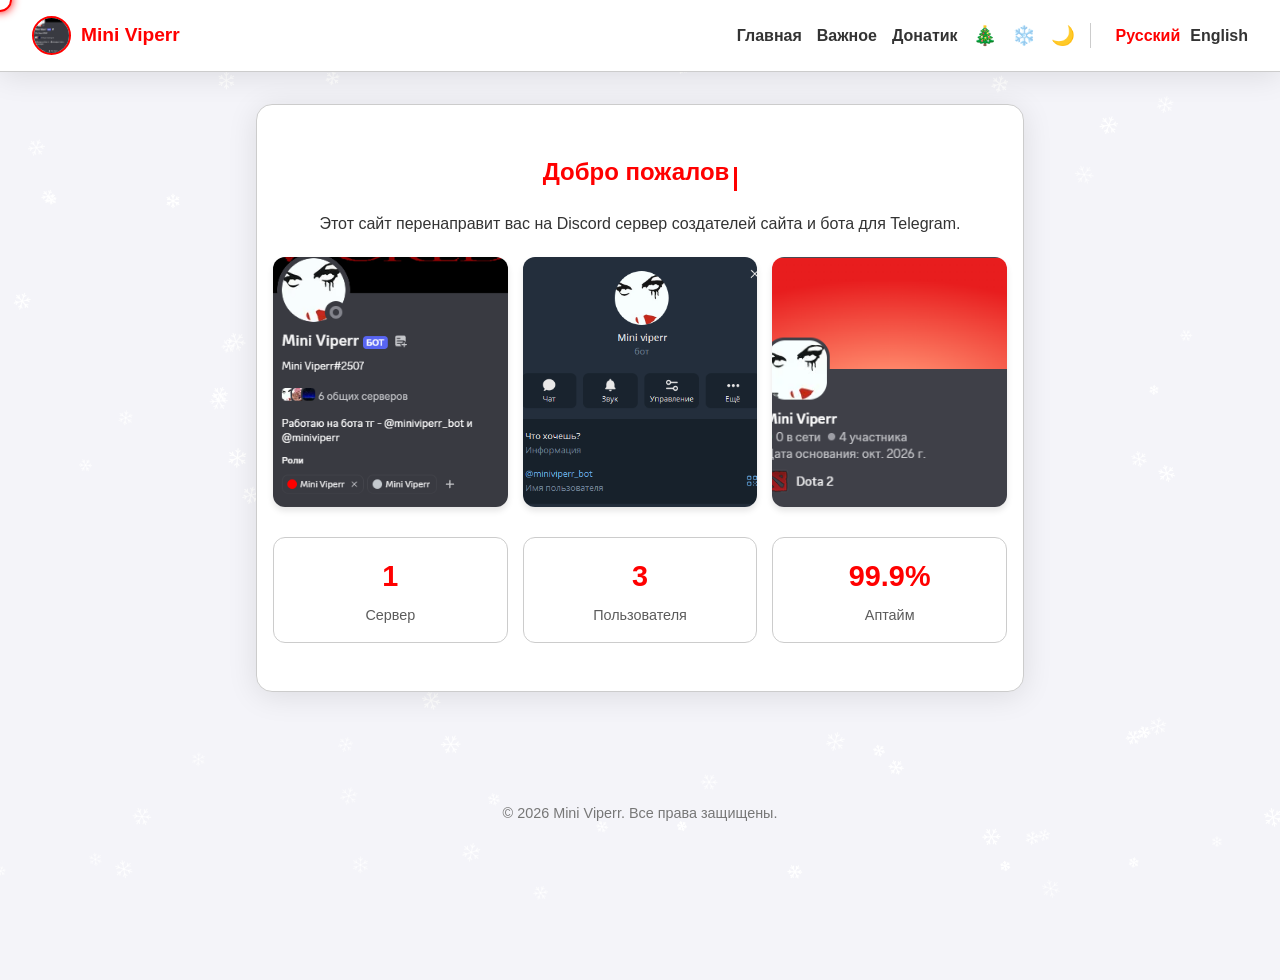
==== commit 0d515560: "NEW YEAR html 1.4" ====
--- a/index.html
+++ b/index.html
@@ -43,17 +43,25 @@
     </header>
 
     <div id="garland" style="display: none;">
-        <svg class="fiber-optic-wire" viewBox="0 0 1000 50" preserveAspectRatio="none">
-            <path d="M0,10 Q250,40 500,10 T1000,10" fill="none" stroke="rgba(255,255,255,0.1)" stroke-width="2"/>
-            <path class="glow-path" d="M0,10 Q250,40 500,10 T1000,10" fill="none" stroke="var(--primary-color)" stroke-width="2"/>
-            <circle cx="100" cy="23" r="4" fill="#fff" class="fiber-light"/>
-            <circle cx="250" cy="32" r="4" fill="#fff" class="fiber-light delay-1"/>
-            <circle cx="400" cy="24" r="4" fill="#fff" class="fiber-light delay-2"/>
-            <circle cx="500" cy="10" r="4" fill="#fff" class="fiber-light delay-3"/>
-            <circle cx="600" cy="24" r="4" fill="#fff" class="fiber-light delay-1"/>
-            <circle cx="750" cy="32" r="4" fill="#fff" class="fiber-light delay-2"/>
-            <circle cx="900" cy="23" r="4" fill="#fff" class="fiber-light delay-3"/>
-        </svg>
+        <div class="wire"></div>
+        <div class="lights">
+            <div class="light red"></div>
+            <div class="light blue"></div>
+            <div class="light green"></div>
+            <div class="light yellow"></div>
+            <div class="light red"></div>
+            <div class="light blue"></div>
+            <div class="light green"></div>
+            <div class="light yellow"></div>
+            <div class="light red"></div>
+            <div class="light blue"></div>
+            <div class="light green"></div>
+            <div class="light yellow"></div>
+            <div class="light red"></div>
+            <div class="light blue"></div>
+            <div class="light green"></div>
+            <div class="light yellow"></div>
+        </div>
     </div>
 
     <main>
@@ -133,70 +141,99 @@
         <p>&copy; 2026 Mini Viperr. <span id="t-footer">Все права защищены.</span></p>
         
         <div id="winter-footer" style="display: none;">
-            <div class="aurora-bg"></div>
-            
-            <svg class="glass-snowdrift" viewBox="0 0 1440 120" preserveAspectRatio="none">
-                <path fill="rgba(255, 255, 255, 0.05)" d="M0,60 Q360,120 720,60 T1440,60 L1440,120 L0,120 Z"></path>
-                <path fill="rgba(255, 255, 255, 0.1)" d="M0,80 Q360,40 720,80 T1440,80 L1440,120 L0,120 Z"></path>
+            
+            <svg class="snowdrift-back" viewBox="0 0 1440 320" preserveAspectRatio="none">
+                <path fill="#cbd5e1" d="M0,224L60,213.3C120,203,240,181,360,181.3C480,181,600,203,720,224C840,245,960,267,1080,250.7C1200,235,1320,181,1380,165.3L1440,160L1440,320L1380,320C1320,320,1200,320,1080,320C960,320,840,320,720,320C600,320,480,320,360,320C240,320,120,320,60,320L0,320Z"></path>
+            </svg>
+
+            <svg class="snowdrift-front" viewBox="0 0 1440 320" preserveAspectRatio="none">
+                <defs>
+                    <linearGradient id="snowGradBg" x1="0%" y1="0%" x2="0%" y2="100%">
+                        <stop offset="0%" stop-color="#ffffff" />
+                        <stop offset="100%" stop-color="#e2e8f0" />
+                    </linearGradient>
+                </defs>
+                <path fill="url(#snowGradBg)" d="M0,256L48,261.3C96,267,192,277,288,256C384,235,480,181,576,170.7C672,160,768,192,864,213.3C960,235,1056,245,1152,234.7C1248,224,1344,192,1392,176L1440,160L1440,320L1392,320C1344,320,1248,320,1152,320C1056,320,960,320,864,320C768,320,672,320,576,320C480,320,384,320,288,320C192,320,96,320,48,320L0,320Z"></path>
             </svg>
             
             <div class="svg-decor snowman left">
                 <svg viewBox="0 0 120 140" width="100%" height="100%">
                     <defs>
-                        <filter id="neonGlowBlue">
-                            <feGaussianBlur stdDeviation="3" result="coloredBlur"/>
-                            <feMerge>
-                                <feMergeNode in="coloredBlur"/>
-                                <feMergeNode in="SourceGraphic"/>
-                            </feMerge>
-                        </filter>
+                        <radialGradient id="snowBody1" cx="35%" cy="35%" r="65%">
+                            <stop offset="0%" stop-color="#ffffff"/>
+                            <stop offset="80%" stop-color="#f1f5f9"/>
+                            <stop offset="100%" stop-color="#94a3b8"/>
+                        </radialGradient>
                     </defs>
-                    <circle cx="60" cy="105" r="25" fill="rgba(255,255,255,0.05)" stroke="rgba(255,255,255,0.2)" stroke-width="2" backdrop-filter="blur(5px)"/>
-                    <circle cx="60" cy="65" r="18" fill="rgba(255,255,255,0.05)" stroke="rgba(255,255,255,0.2)" stroke-width="2" backdrop-filter="blur(5px)"/>
-                    <circle cx="60" cy="35" r="12" fill="rgba(255,255,255,0.05)" stroke="rgba(255,255,255,0.2)" stroke-width="2" backdrop-filter="blur(5px)"/>
-                    
-                    <circle cx="55" cy="32" r="2" fill="#fff" filter="url(#neonGlowBlue)"/>
-                    <circle cx="65" cy="32" r="2" fill="#fff" filter="url(#neonGlowBlue)"/>
-                    
-                    <path d="M50 45 Q60 55 70 45" stroke="#3b82f6" stroke-width="2" fill="none" filter="url(#neonGlowBlue)"/>
-                    <path d="M45 75 Q60 85 75 75" stroke="#3b82f6" stroke-width="2" fill="none" filter="url(#neonGlowBlue)"/>
+                    <ellipse cx="60" cy="130" rx="35" ry="10" fill="rgba(0,0,0,0.2)"/>
+                    <circle cx="60" cy="105" r="30" fill="url(#snowBody1)"/>
+                    <circle cx="60" cy="65" r="22" fill="url(#snowBody1)"/>
+                    <circle cx="60" cy="35" r="16" fill="url(#snowBody1)"/>
+                    
+                    <path d="M42 80 Q60 95 78 80 L75 70 L45 70 Z" fill="#ef4444"/>
+                    <path d="M75 70 L85 100 L78 102 L70 75 Z" fill="#b91c1c"/>
+                    
+                    <circle cx="54" cy="32" r="2.5" fill="#1e293b"/>
+                    <circle cx="66" cy="32" r="2.5" fill="#1e293b"/>
+                    <path d="M60 36 L75 39 L60 42 Z" fill="#f59e0b"/>
+                    
+                    <circle cx="60" cy="55" r="2.5" fill="#64748b"/>
+                    <circle cx="60" cy="65" r="2.5" fill="#64748b"/>
+                    <circle cx="60" cy="75" r="2.5" fill="#64748b"/>
+                    
+                    <path d="M40 60 L20 40" stroke="#451a03" stroke-width="4" stroke-linecap="round"/>
+                    <path d="M80 60 L100 45" stroke="#451a03" stroke-width="4" stroke-linecap="round"/>
                 </svg>
             </div>
             
             <div class="svg-decor tree">
                 <svg viewBox="0 0 120 150" width="100%" height="100%">
                     <defs>
-                        <filter id="neonGlowGreen">
-                            <feGaussianBlur stdDeviation="4" result="coloredBlur"/>
-                            <feMerge>
-                                <feMergeNode in="coloredBlur"/>
-                                <feMergeNode in="SourceGraphic"/>
-                            </feMerge>
-                        </filter>
+                        <linearGradient id="treeGreen" x1="0%" y1="0%" x2="0%" y2="100%">
+                            <stop offset="0%" stop-color="#15803d"/>
+                            <stop offset="100%" stop-color="#064e3b"/>
+                        </linearGradient>
                     </defs>
-                    <polygon points="60,10 30,60 90,60" fill="rgba(255,255,255,0.02)" stroke="#22c55e" stroke-width="2" filter="url(#neonGlowGreen)"/>
-                    <polygon points="60,40 20,100 100,100" fill="rgba(255,255,255,0.02)" stroke="#22c55e" stroke-width="2" filter="url(#neonGlowGreen)"/>
-                    <polygon points="60,70 10,130 110,130" fill="rgba(255,255,255,0.02)" stroke="#22c55e" stroke-width="2" filter="url(#neonGlowGreen)"/>
-                    
-                    <line x1="60" y1="10" x2="60" y2="130" stroke="rgba(34, 197, 94, 0.3)" stroke-width="1"/>
-                    
-                    <circle cx="45" cy="55" r="2" fill="#f87171" filter="url(#neonGlowGreen)"/>
-                    <circle cx="75" cy="55" r="2" fill="#60a5fa" filter="url(#neonGlowGreen)"/>
-                    <circle cx="60" cy="90" r="2" fill="#f87171" filter="url(#neonGlowGreen)"/>
+                    <ellipse cx="60" cy="140" rx="45" ry="12" fill="rgba(0,0,0,0.2)"/>
+                    <rect x="52" y="110" width="16" height="25" fill="#451a03" rx="4"/>
+                    
+                    <path d="M60 10 L25 60 L95 60 Z" fill="url(#treeGreen)"/>
+                    <path d="M60 40 L15 95 L105 95 Z" fill="url(#treeGreen)"/>
+                    <path d="M60 70 L5 130 L115 130 Z" fill="url(#treeGreen)"/>
+                    
+                    <path d="M60 10 L25 60 L45 60 Q60 45 75 60 L95 60 Z" fill="#ffffff" opacity="0.9"/>
+                    <path d="M60 40 L15 95 L40 95 Q60 75 80 95 L105 95 Z" fill="#ffffff" opacity="0.9"/>
+                    <path d="M60 70 L5 130 L35 130 Q60 100 85 130 L115 130 Z" fill="#ffffff" opacity="0.9"/>
+                    
+                    <circle cx="60" cy="10" r="6" fill="#fef08a" stroke="#ca8a04" stroke-width="1"/>
+                    <circle cx="45" cy="55" r="3.5" fill="#ef4444"/>
+                    <circle cx="75" cy="55" r="3.5" fill="#3b82f6"/>
+                    <circle cx="35" cy="85" r="4" fill="#fef08a"/>
+                    <circle cx="85" cy="85" r="4" fill="#ef4444"/>
+                    <circle cx="60" cy="115" r="4.5" fill="#3b82f6"/>
                 </svg>
             </div>
 
             <div class="svg-decor snowman right">
                 <svg viewBox="0 0 120 140" width="100%" height="100%">
-                    <circle cx="60" cy="105" r="25" fill="rgba(255,255,255,0.05)" stroke="rgba(255,255,255,0.2)" stroke-width="2" backdrop-filter="blur(5px)"/>
-                    <circle cx="60" cy="65" r="18" fill="rgba(255,255,255,0.05)" stroke="rgba(255,255,255,0.2)" stroke-width="2" backdrop-filter="blur(5px)"/>
-                    <circle cx="60" cy="35" r="12" fill="rgba(255,255,255,0.05)" stroke="rgba(255,255,255,0.2)" stroke-width="2" backdrop-filter="blur(5px)"/>
-                    
-                    <circle cx="55" cy="32" r="2" fill="#fff" filter="url(#neonGlowBlue)"/>
-                    <circle cx="65" cy="32" r="2" fill="#fff" filter="url(#neonGlowBlue)"/>
-                    
-                    <path d="M50 45 Q60 55 70 45" stroke="#8b5cf6" stroke-width="2" fill="none" filter="url(#neonGlowBlue)"/>
-                    <path d="M45 75 Q60 85 75 75" stroke="#8b5cf6" stroke-width="2" fill="none" filter="url(#neonGlowBlue)"/>
+                    <ellipse cx="60" cy="130" rx="35" ry="10" fill="rgba(0,0,0,0.2)"/>
+                    <circle cx="60" cy="105" r="30" fill="url(#snowBody1)"/>
+                    <circle cx="60" cy="65" r="22" fill="url(#snowBody1)"/>
+                    <circle cx="60" cy="35" r="16" fill="url(#snowBody1)"/>
+                    
+                    <path d="M42 80 Q60 95 78 80 L75 70 L45 70 Z" fill="#22c55e"/>
+                    <path d="M75 70 L85 100 L78 102 L70 75 Z" fill="#16a34a"/>
+                    
+                    <circle cx="54" cy="32" r="2.5" fill="#1e293b"/>
+                    <circle cx="66" cy="32" r="2.5" fill="#1e293b"/>
+                    <path d="M60 36 L75 39 L60 42 Z" fill="#f59e0b"/>
+                    
+                    <circle cx="60" cy="55" r="2.5" fill="#64748b"/>
+                    <circle cx="60" cy="65" r="2.5" fill="#64748b"/>
+                    <circle cx="60" cy="75" r="2.5" fill="#64748b"/>
+                    
+                    <path d="M40 60 L20 45" stroke="#451a03" stroke-width="4" stroke-linecap="round"/>
+                    <path d="M80 60 L100 40" stroke="#451a03" stroke-width="4" stroke-linecap="round"/>
                 </svg>
             </div>
         </div>
--- a/style.css
+++ b/style.css
@@ -15,19 +15,19 @@
 }
 
 body.new-year-mode {
-    --bg-color: #050914; 
-    --text-color: #e2e8f0;
-    --primary-color: #00f0ff; 
-    --card-bg: rgba(15, 23, 42, 0.6);
-    --nav-border: rgba(255, 255, 255, 0.1);
+    --bg-color: #0f172a; 
+    --text-color: #f8fafc;
+    --primary-color: #f43f5e; 
+    --card-bg: rgba(30, 41, 59, 0.9);
+    --nav-border: #334155;
 }
 
 body.dark-mode.new-year-mode {
-    --bg-color: #050914; 
-    --text-color: #e2e8f0;
-    --primary-color: #00f0ff; 
-    --card-bg: rgba(15, 23, 42, 0.6);
-    --nav-border: rgba(255, 255, 255, 0.1);
+    --bg-color: #0f172a; 
+    --text-color: #f8fafc;
+    --primary-color: #f43f5e; 
+    --card-bg: rgba(30, 41, 59, 0.9);
+    --nav-border: #334155;
 }
 
 body {
@@ -70,7 +70,7 @@
 .custom-cursor.hover-active {
     width: 40px;
     height: 40px;
-    background-color: rgba(0, 240, 255, 0.2);
+    background-color: rgba(244, 63, 94, 0.2);
 }
 
 header {
@@ -137,7 +137,7 @@
     backdrop-filter: blur(10px);
 }
 
-.card:hover { transform: translateY(-5px); box-shadow: 0 8px 40px rgba(0, 240, 255, 0.1); }
+.card:hover { transform: translateY(-5px); box-shadow: 0 8px 40px rgba(244, 63, 94, 0.15); }
 .card h3 { margin-top: 0; color: var(--primary-color); transition: color 0.5s; }
 
 footer { text-align: center; padding: 2rem; color: #777; font-size: 0.9rem; position: relative; overflow: hidden; padding-bottom: 140px; }
@@ -161,7 +161,7 @@
 
 .btn-link:hover { transform: translateY(-2px); box-shadow: 0 0 15px var(--primary-color); border-color: var(--primary-color); }
 
-body.new-year-mode .btn-discord, body.new-year-mode .btn-telegram { background: linear-gradient(135deg, rgba(0, 240, 255, 0.2), rgba(0, 240, 255, 0.05)); }
+body.new-year-mode .btn-discord, body.new-year-mode .btn-telegram { background: linear-gradient(135deg, rgba(244, 63, 94, 0.8), rgba(190, 18, 60, 0.8)); }
 
 .image-gallery { display: grid; grid-template-columns: repeat(3, 1fr); gap: 15px; margin: 20px 0; }
 .site-image { width: 100%; height: 250px; object-fit: cover; border-radius: 12px; box-shadow: 0 4px 6px rgba(0,0,0,0.1); transition: transform 0.3s ease, box-shadow 0.3s; }
@@ -185,7 +185,7 @@
     border: none;
     outline: none;
     background-color: var(--primary-color);
-    color: #000;
+    color: #fff;
     cursor: pointer;
     padding: 12px 18px;
     border-radius: 50%;
@@ -200,42 +200,63 @@
     top: 60px; 
     left: 0;
     width: 100%;
-    height: 50px;
+    height: 40px;
     z-index: 99;
     pointer-events: none;
     overflow: hidden;
 }
 
-.fiber-optic-wire {
-    width: 100%;
-    height: 100%;
-}
-
-.glow-path {
-    stroke-dasharray: 200;
-    stroke-dashoffset: 0;
-    animation: dash 3s linear infinite;
-    filter: drop-shadow(0 0 5px var(--primary-color));
-    transition: stroke 0.5s;
-}
-
-@keyframes dash {
-    to { stroke-dashoffset: -400; }
-}
-
-.fiber-light {
-    filter: drop-shadow(0 0 8px #fff) drop-shadow(0 0 15px var(--primary-color));
-    animation: pulse 2s infinite alternate;
-    transition: fill 0.5s;
-}
-
-.delay-1 { animation-delay: 0.5s; }
-.delay-2 { animation-delay: 1s; }
-.delay-3 { animation-delay: 1.5s; }
-
-@keyframes pulse {
-    0% { opacity: 0.4; transform: scale(0.8); }
-    100% { opacity: 1; transform: scale(1.5); }
+.wire {
+    position: absolute;
+    top: 0;
+    left: -5%;
+    width: 110%;
+    height: 20px;
+    border-bottom: 2px solid #1f2937;
+    border-radius: 0 0 50% 50% / 0 0 20px 20px;
+}
+
+.lights {
+    display: flex;
+    justify-content: space-around;
+    position: absolute;
+    top: 0;
+    left: 0;
+    width: 100%;
+}
+
+.light {
+    width: 16px;
+    height: 26px;
+    border-radius: 50% 50% 50% 50% / 60% 60% 40% 40%;
+    position: relative;
+    top: 15px;
+    opacity: 0.9;
+    animation: flash 2s infinite alternate;
+    border: 1px solid rgba(0,0,0,0.2);
+    box-shadow: inset -3px -3px 8px rgba(0,0,0,0.4), inset 3px 3px 5px rgba(255,255,255,0.4);
+}
+
+.light::before {
+    content: '';
+    position: absolute;
+    top: -8px;
+    left: 50%;
+    transform: translateX(-50%);
+    width: 6px;
+    height: 10px;
+    background: #1f2937;
+    border-radius: 3px;
+}
+
+.light.red { background: radial-gradient(circle at 30% 30%, #fca5a5, #dc2626); box-shadow: 0 0 20px 5px rgba(220, 38, 38, 0.6), inset -3px -3px 8px rgba(0,0,0,0.4); animation-delay: 0s; }
+.light.blue { background: radial-gradient(circle at 30% 30%, #93c5fd, #2563eb); box-shadow: 0 0 20px 5px rgba(37, 99, 235, 0.6), inset -3px -3px 8px rgba(0,0,0,0.4); animation-delay: 0.5s; }
+.light.green { background: radial-gradient(circle at 30% 30%, #86efac, #16a34a); box-shadow: 0 0 20px 5px rgba(22, 163, 74, 0.6), inset -3px -3px 8px rgba(0,0,0,0.4); animation-delay: 1s; }
+.light.yellow { background: radial-gradient(circle at 30% 30%, #fef08a, #eab308); box-shadow: 0 0 20px 5px rgba(234, 179, 8, 0.6), inset -3px -3px 8px rgba(0,0,0,0.4); animation-delay: 1.5s; }
+
+@keyframes flash {
+    0%, 100% { opacity: 0.8; filter: brightness(0.9); }
+    50% { opacity: 1; filter: brightness(1.3); }
 }
 
 #winter-footer {
@@ -245,68 +266,76 @@
     width: 100%;
     height: 140px;
     pointer-events: none;
-    overflow: hidden;
-}
-
-.aurora-bg {
+}
+
+.snowdrift-back {
     position: absolute;
     bottom: 0;
     left: 0;
     width: 100%;
-    height: 200px;
-    background: linear-gradient(90deg, rgba(0, 240, 255, 0.15) 0%, rgba(139, 92, 246, 0.15) 50%, rgba(0, 240, 255, 0.15) 100%);
-    filter: blur(30px);
-    animation: aurora-move 10s infinite alternate ease-in-out;
-    opacity: 0;
-    transition: opacity 1s;
-}
-
-body.new-year-mode .aurora-bg {
-    opacity: 1;
-}
-
-@keyframes aurora-move {
-    0% { transform: translateX(-10%) scaleY(1); }
-    100% { transform: translateX(10%) scaleY(1.2); }
-}
-
-.glass-snowdrift {
-    position: absolute;
-    bottom: 0;
-    left: 0;
-    width: 100%;
-    height: 80px;
+    height: 100px;
+    z-index: 1;
+}
+
+.snowdrift-front {
+    position: absolute;
+    bottom: -5px;
+    left: 0;
+    width: 100%;
+    height: 70px;
     z-index: 3;
-    filter: drop-shadow(0 -5px 15px rgba(0, 240, 255, 0.2));
+    filter: drop-shadow(0 -5px 10px rgba(0,0,0,0.1));
 }
 
 .svg-decor {
     position: absolute;
-    bottom: 20px; 
+    bottom: 25px; 
     z-index: 2;
-    transition: transform 0.3s;
-}
-
-.snowman { width: 90px; height: 110px; animation: bounce 4s infinite alternate ease-in-out; }
+    filter: drop-shadow(0 15px 15px rgba(0,0,0,0.4));
+}
+
+.snowman {
+    width: 90px;
+    height: 110px;
+    animation: bounce 4s infinite alternate ease-in-out;
+}
 .snowman.left { left: 15%; }
 .snowman.right { right: 15%; animation-delay: 1s; }
-.tree { width: 110px; height: 140px; left: 50%; transform: translateX(-50%); animation: sway 5s infinite ease-in-out; z-index: 4; }
-
-@keyframes bounce { 0% { transform: translateY(0); } 100% { transform: translateY(-8px); } }
-@keyframes sway { 0%, 100% { transform: translateX(-50%) rotate(-1.5deg); } 50% { transform: translateX(-50%) rotate(1.5deg); } }
+
+.tree {
+    width: 110px;
+    height: 140px;
+    left: 50%;
+    transform: translateX(-50%);
+    animation: sway 5s infinite ease-in-out;
+    z-index: 4;
+}
+
+@keyframes bounce {
+    0% { transform: translateY(0); }
+    100% { transform: translateY(-8px); }
+}
+
+@keyframes sway {
+    0%, 100% { transform: translateX(-50%) rotate(-2deg); }
+    50% { transform: translateX(-50%) rotate(2deg); }
+}
 
 @media (max-width: 600px) {
     header { flex-direction: column; gap: 10px; padding: 10px; }
     nav { flex-direction: column; gap: 10px; }
     .nav-controls { flex-wrap: wrap; justify-content: center; gap: 10px; }
     .lang-switch { border-left: none; padding-left: 0; }
+    
     .btn-link { display: flex; text-align: center; align-self: stretch; justify-content: center; }
     .image-gallery { grid-template-columns: 1fr; }
     .site-image { height: auto; }
     .bot-stats { grid-template-columns: 1fr; }
+    
     body, .btn-link { cursor: auto; }
     .custom-cursor { display: none; }
     #garland { top: 140px; }
+    
     .snowman.left { left: 5%; width: 60px; height: 80px; }
     .snowman.right { right: 5%; width: 60px; height: 80px; }
     .tree { width: 80px; height: 100px; }
